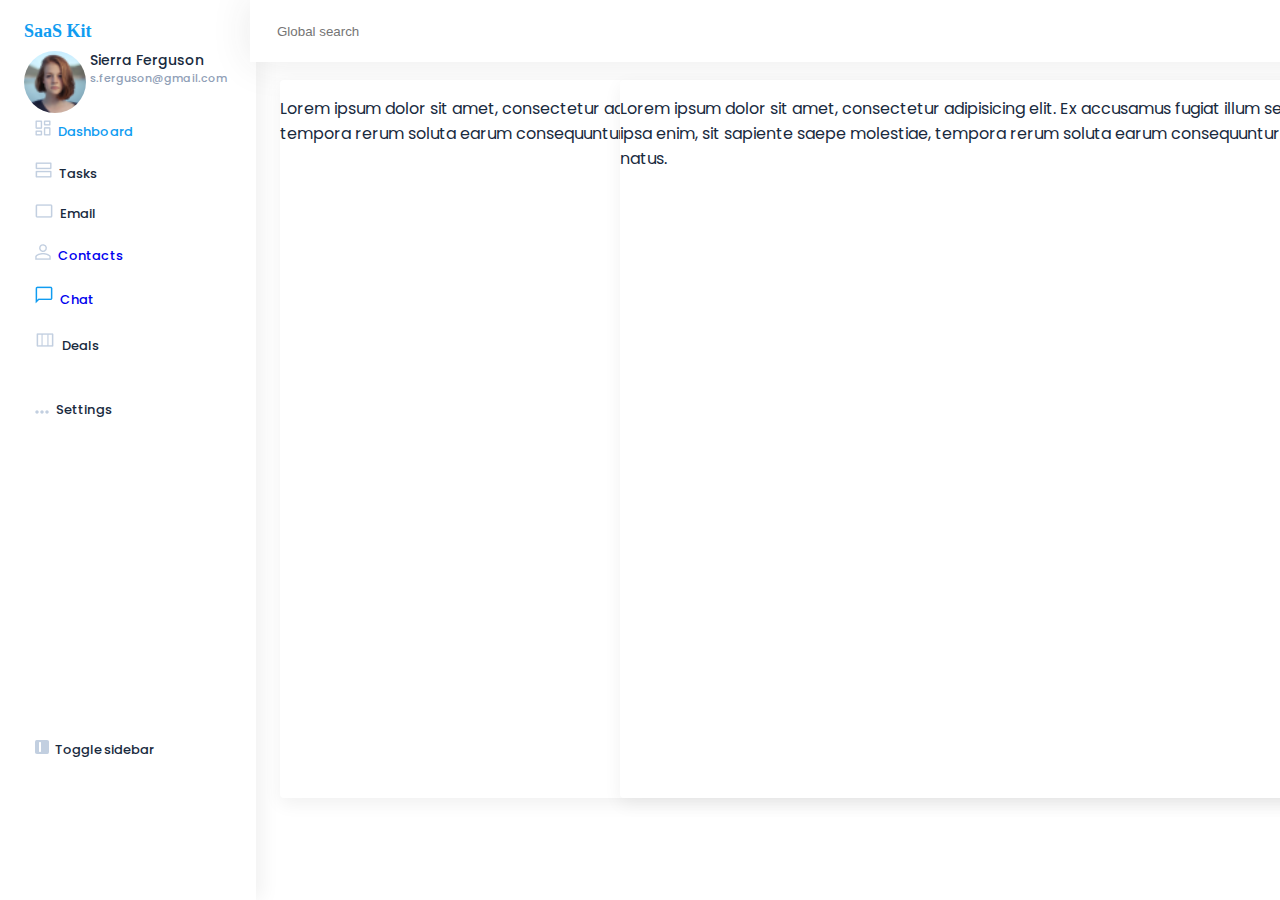
==== Chats.html @ f3dee5e9 "grid chat" ====
<!DOCTYPE html>
<html lang="en">
<head>
    <meta charset="UTF-8">
    <meta http-equiv="X-UA-Compatible" content="IE=edge">
    <meta name="viewport" content="width=device-width, initial-scale=1.0">
    <link href="https://cdn.jsdelivr.net/npm/bootstrap@5.0.2/dist/css/bootstrap.min.css" rel="stylesheet" integrity="sha384-EVSTQN3/azprG1Anm3QDgpJLIm9Nao0Yz1ztcQTwFspd3yD65VohhpuuCOmLASjC" crossorigin="anonymous">
    <link rel="stylesheet" href="./style/style.css">
    <title>Dashboard-SasS-(Community)</title>
</head>
<body class="text">
    <div class="container">
        <div class="row">
          <div class="col-3 sidebar">
            <div class="row">
                <h1 class="sass">SaaS Kit</h1>              
            </div>
            <div class="row">
                <nav class="menu" tabindex="0">
                  <div class="row">
                   <div class="col-3">
                    <img class="circolare" src="img/avatar-1.png" />
                    <div class="avatar">
                        <h3 class="sierra">Sierra Ferguson</h3>
                        <p class="email">s.ferguson@gmail.com</p>
                      </div>
                   </div>
                   <div class="col-9"></div>
                </div>
                
                    <ul class="list">
                        <li tabindex="0" class="icon-dashboard"><a href="index.html"><img src="img/Vector-dash.png" />
                            <span style="color: #109CF1">&nbsp;&nbsp;&nbsp;&nbsp;&nbsp;Dashboard</span></a></li>
                            &nbsp;
                        <li tabindex="0" class="icon-tasks"><img src="img/Vector-task.png" />
                            <span>&nbsp;&nbsp;&nbsp;&nbsp;&nbsp;Tasks</span></li>
                            &nbsp;
                        <li tabindex="0" class="icon-users"><img src="img/Vector-email.png" />
                            <span>&nbsp;&nbsp;&nbsp;&nbsp;&nbsp;Email</span></li>
                        &nbsp;
                        <li tabindex="0" class="icon-settings"><a href="Contacts.html"><img src="img/Vector-contacts.png" />
                            <span>&nbsp;&nbsp;&nbsp;&nbsp;&nbsp;Contacts</span></a></li>
                            &nbsp;
                        <li tabindex="0" class="icon-settings"><a href="Chats.html"><img src="img/Vector-chat.png" />
                            <span>&nbsp;&nbsp;&nbsp;&nbsp;&nbsp;Chat</span></a></li>
                        &nbsp;
                        <li tabindex="0" class="icon-settings"><img src="img/deals.png" />
                            <span>&nbsp;&nbsp;&nbsp;&nbsp;&nbsp;Deals</span></li>
        
                      </ul>
                    
                </nav>            
            </div>
            <div class="row">
                <nav class="menu" tabindex="0">
                    <div class="smartphone-menu-trigger"></div>
                 
                    <ul class="list list2">
                    <li tabindex="0" class="icon-dashboard"><img src="img/Vector-settings.png" />
                        <span>&nbsp;&nbsp;&nbsp;&nbsp;&nbsp;Settings</span></li>
                        <li></li>&nbsp;&nbsp;&nbsp;&nbsp;&nbsp;
                        <li></li>&nbsp;&nbsp;&nbsp;&nbsp;&nbsp;
                        <li></li>&nbsp;&nbsp;&nbsp;&nbsp;&nbsp;
                        <li></li>&nbsp;&nbsp;&nbsp;&nbsp;&nbsp;
                        <li></li>&nbsp;&nbsp;&nbsp;&nbsp;&nbsp;
                        <li></li>&nbsp;&nbsp;&nbsp;&nbsp;&nbsp;
                        <li></li>&nbsp;&nbsp;&nbsp;&nbsp;&nbsp;
                        <li></li>&nbsp;&nbsp;&nbsp;&nbsp;&nbsp;
                        <li></li>&nbsp;&nbsp;&nbsp;&nbsp;&nbsp;
                        <li></li>&nbsp;&nbsp;&nbsp;&nbsp;&nbsp;
                        <li></li>&nbsp;&nbsp;&nbsp;&nbsp;&nbsp;
                        <li></li>&nbsp;&nbsp;&nbsp;&nbsp;&nbsp;
                        <li></li>&nbsp;&nbsp;&nbsp;&nbsp;&nbsp;
                        <li></li>&nbsp;&nbsp;&nbsp;&nbsp;&nbsp;
                        <li></li>&nbsp;&nbsp;&nbsp;&nbsp;&nbsp;
                        <li></li>&nbsp;&nbsp;&nbsp;&nbsp;&nbsp;
                    <li tabindex="0" class="icon-settings"><img src="img/Subtract.png" /><span>&nbsp;&nbsp;&nbsp;&nbsp;&nbsp;Toggle sidebar</span></li>
    
                  </ul>
                </nav>    
              </div>
            
            
            
          </div>
          <div class="col-9 topBar">            
            <div class="search">
                <i class="fa fa-search"></i>
                <input type="text" class="form-control" placeholder="Global search">
                <button class="btn"><img src="img/bell.png" /></button>
              </div>
                    
              <div class="row">

        <div class="col-3 chat1 rec1">
            <p>Lorem ipsum dolor sit amet, consectetur adipisicing elit. Ex accusamus fugiat illum sequi itaque deserunt ipsa enim, sit sapiente saepe molestiae, tempora rerum soluta earum consequuntur id sed inventore natus.</p>
            
                      
        </div>
        
        <div class="col-8 chat2 rec1">
            <p>Lorem ipsum dolor sit amet, consectetur adipisicing elit. Ex accusamus fugiat illum sequi itaque deserunt ipsa enim, sit sapiente saepe molestiae, tempora rerum soluta earum consequuntur id sed inventore natus.</p>
      </div>
</body>
</html>
---- style/style.css ----
@import url("https://fonts.googleapis.com/css2?family=DM+Sans:wght@400;700&display=swap");
@import url("https://fonts.googleapis.com/css2?family=Poppins:weight@100;200;300;400;500;600;700;800&display=swap");
.sidebar {
  /* side_nav_bg */
  position: absolute;
  width: 256px;
  left: 0px;
  top: 0px;
  bottom: 0px;
  /* white */
  background: #FFFFFF;
  /* sidebar shadow */
  box-shadow: 6px 0px 18px rgba(0, 0, 0, 0.06);
}

.text {
  font-family: "Poppins";
  font-style: normal;
  color: #192A3E;
}

.sass {
  position: absolute;
  width: 99px;
  height: 26px;
  left: 24px;
  top: 7px;
  font-family: "Open Sans";
  font-style: normal;
  font-weight: 600;
  font-size: 18px;
  line-height: 25px;
  /* Accent blue */
  color: #109CF1;
}

.sierra {
  /* Sierra Ferguson */
  position: absolute;
  left: 0%;
  right: 0%;
  top: 0%;
  bottom: 0%;
  margin-top: 50px;
  margin-left: 90px;
  font-family: "Poppins";
  font-style: normal;
  font-weight: 500;
  font-size: 14px;
  line-height: 21px;
  /* identical to box height */
  /* black */
  color: #192A3E;
}

.email {
  /* s.ferguson@gmail.com */
  position: absolute;
  left: 0%;
  right: 0%;
  top: 0%;
  bottom: 0%;
  margin-left: 90px;
  margin-top: 70px;
  font-family: "Poppins";
  font-style: normal;
  font-weight: 500;
  font-size: 11px;
  line-height: 16px;
  /* identical to box height */
  letter-spacing: 0.01em;
  /* gray */
  color: #90A0B7;
}

.list {
  /* Dashboard */
  position: absolute;
  left: 0%;
  right: 0%;
  top: 0%;
  bottom: 0%;
  margin-left: -5px;
  margin-top: 120px;
  list-style-type: none;
  word-spacing: -2px;
  line-height: 80%;
  font-family: "Poppins";
  font-style: normal;
  font-weight: 500;
  font-size: 13px;
  line-height: 20px;
  /* identical to box height */
  letter-spacing: 0.01em;
}

.list2 {
  /* Dashboard */
  margin-left: -5px;
  margin-top: 400px;
  font-family: "Poppins";
  font-style: normal;
  font-weight: 500;
  font-size: 13px;
  line-height: 20px;
  /* identical to box height */
  letter-spacing: 0.01em;
  /* Accent blue */
}

a {
  text-decoration: none;
}

.status {
  /* Status */
  position: absolute;
  left: 0%;
  right: 0%;
  top: 0%;
  bottom: 0%;
  font-family: "Poppins";
  font-style: normal;
  font-weight: 500;
  font-size: 13px;
  line-height: 20px;
  /* identical to box height */
  text-align: center;
  letter-spacing: 0.01em;
  /* dark_blue */
  color: #334D6E;
  opacity: 0.5;
}

.cardText {
  /* Send benefit review by Sunday */
  position: absolute;
  left: 0%;
  right: 0%;
  top: 5%;
  bottom: 0%;
  margin: 10px 0px 0px 20px;
  font-family: "Poppins";
  font-style: normal;
  font-weight: 500;
  font-size: 15px;
  line-height: 22px;
  /* identical to box height */
  letter-spacing: 0.01em;
  /* table_black */
  color: #323C47;
}

.dueDate {
  /* Due date: */
  position: absolute;
  width: 64px;
  height: 20px;
  left: 20px;
  top: 40px;
  font-family: "Poppins";
  font-style: normal;
  font-weight: 400;
  font-size: 13px;
  line-height: 20px;
  /* identical to box height */
  letter-spacing: 0.01em;
  /* dark_gray text */
  color: #4C5862;
  opacity: 0.5;
}

.dateCard {
  /* December 23, 2018 */
  position: absolute;
  width: 222px;
  height: 20px;
  left: 80px;
  top: 40px;
  font-family: "Poppins";
  font-style: normal;
  font-weight: 400;
  font-size: 13px;
  line-height: 20px;
  /* identical to box height */
  letter-spacing: 0.01em;
  /* dark_gray text */
  color: #4C5862;
}

.stw {
  /* Show: This week */
  position: absolute;
  width: 97px;
  height: 18px;
  right: 37px;
  top: 17px;
  font-family: "Poppins";
  font-style: normal;
  font-weight: 400;
  font-size: 12px;
  line-height: 18px;
  /* identical to box height */
  letter-spacing: 0.01em;
  /* filter_gray */
  color: #6A707E;
  margin-left: 288px;
}

.greyCard {
  position: absolute;
  height: 18px;
  right: 37px;
  top: 17px;
  font-family: "Poppins";
  font-style: normal;
  font-weight: 400;
  font-size: 12px;
  line-height: 18px;
  /* identical to box height */
  letter-spacing: 0.01em;
  /* filter_gray */
  color: #6A707E;
  margin-left: 388px;
}

.sign {
  /* George Fields */
  position: absolute;
  left: 12%;
  right: 0%;
  top: 70%;
  bottom: 0%;
  font-family: "Poppins";
  font-style: normal;
  font-weight: 400;
  font-size: 13px;
  line-height: 20px;
  /* identical to box height */
  letter-spacing: 0.01em;
  /* table_gray */
  color: #707683;
}

.show {
  /* Show more */
  position: absolute;
  left: 0px;
  right: 0px;
  top: 470px;
  bottom: 0px;
  font-family: "Poppins";
  font-style: normal;
  font-weight: 600;
  font-size: 13px;
  line-height: 20px;
  /* identical to box height */
  text-align: center;
  letter-spacing: 0.01em;
  /* Accent blue */
  color: #109CF1;
}

.numberDay {
  position: absolute;
  left: 0%;
  right: 0%;
  top: 50%;
  bottom: 0%;
  font-family: "Poppins";
  font-style: normal;
  font-weight: 400;
  font-size: 12px;
  line-height: 18px;
  /* identical to box height */
  text-align: center;
  letter-spacing: 0.01em;
  /* profile_gray */
  color: #4C5862;
}

.nameDay {
  position: absolute;
  left: 0%;
  right: 0%;
  top: 10%;
  bottom: 0%;
  font-family: "Poppins";
  font-style: normal;
  font-weight: 500;
  font-size: 13px;
  line-height: 20px;
  /* identical to box height */
  text-align: center;
  letter-spacing: 0.01em;
  /* dark_blue */
  color: #334D6E;
  opacity: 0.5;
}

.span {
  color: #109CF1;
}

.spanWhite {
  color: #ffffff;
  top: 38%;
}

/* When the screen is less than 600px wide, stack the links and the search field vertically instead of horizontally */
@media screen and (max-width: 600px) {
  .topnav a, .topnav input[type=text] {
    float: none;
    display: block;
    text-align: left;
    width: 100%;
    margin: 0;
    padding: 14px;
  }
  .topnav input[type=text] {
    border: 1px solid #ccc;
  }
}
.topBar {
  /* top_bar_bg */
  height: 60px;
  width: 1184px;
  left: 0px;
  top: 0px;
  border-radius: 0px;
  position: absolute;
  left: 0%;
  right: 0%;
  top: 0%;
  bottom: 0%;
  margin-left: 250px;
  /* white */
  background: #FFFFFF;
}

.rec_l {
  height: 718px;
  width: 635px;
  left: 0px;
  top: 0px;
  border-radius: 4px;
  position: absolute;
  height: 718px;
  left: 0px;
  right: 0px;
  top: 0px;
  margin-left: 350px;
  /* white */
  background: #FFFFFF;
  /* box shadow */
  box-shadow: 0px 6px 18px rgba(0, 0, 0, 0.06);
  border-radius: 4px;
}

.height {
  height: 50vh;
}

.search {
  position: relative;
  box-shadow: 0 0 40px rgba(51, 51, 51, 0.1);
}

.search input {
  height: 60px;
  width: 1184px;
  left: 0px;
  top: 0px;
  border-radius: 0px;
  text-indent: 25px;
  border: 0px solid #d6d4d4;
}

.search input:focus {
  box-shadow: none;
  border: 2px solid blue;
}

.search .fa-search {
  position: absolute;
  top: 10px;
  left: 16px;
}

.search button {
  position: absolute;
  top: 10px;
  right: 5px;
  height: 20px;
  width: 10px;
  margin-right: 10px;
}

.form-control {
  border: 0px solid #d6d4d4;
}

.circolare {
  width: 62px;
  left: -9px;
  top: 0px;
  left: 9.57%;
  right: -15.22%;
  top: 5%;
  bottom: -2.17%;
  border-radius: 90%;
  margin-top: 6px;
  position: absolute;
}

.circleCard1 {
  width: 32px;
  left: -9px;
  top: 0px;
  left: 3.57%;
  right: -15.22%;
  top: 55%;
  bottom: -2.17%;
  border-radius: 90%;
  margin-top: 6px;
  position: absolute;
}

.bell {
  box-sizing: border-box;
  position: relative;
  left: 16.67%;
  right: 16.67%;
  top: 10.42%;
  bottom: 8.33%;
  margin-left: 950px;
  /* white */
  background: #FFFFFF;
  /* icon_gray */
  border: 1px solid #C2CFE0;
}

.rec1 {
  position: absolute;
  height: 718px;
  left: 0px;
  right: 0px;
  top: 0px;
  /* white */
  background: #FFFFFF;
  /* box shadow */
  box-shadow: 0px 6px 18px rgba(0, 0, 0, 0.06);
  border-radius: 4px;
  margin-top: 80px;
  margin-left: 30px;
}

.chat1 {
  position: absolute;
  left: 0px;
  right: 0px;
  top: 0px;
  bottom: 0px;
  background: #FFFFFF;
  box-shadow: 0px 6px 18px rgba(0, 0, 0, 0.06);
  border-radius: 4px;
}

.chat2 {
  margin-left: 370px;
  position: absolute;
  height: 718px;
  left: 0px;
  right: 0px;
  top: 0px;
  /* white */
  background: #FFFFFF;
  /* box shadow */
  box-shadow: 0px 6px 18px rgba(0, 0, 0, 0.06);
  border-radius: 4px;
}

.task {
  /* 8 task completed out of 10 */
  position: absolute;
  left: 0%;
  right: 0%;
  top: 0%;
  bottom: 0%;
  font-family: "Poppins";
  font-style: normal;
  font-weight: 500;
  font-size: 13px;
  line-height: 20px;
  /* identical to box height */
  letter-spacing: 0.01em;
  /* dark_blue */
  color: #334D6E;
  margin: 15px 0px 0px 30px;
}

.progress {
  position: absolute;
  height: 4px;
  left: 24px;
  right: 24px;
  top: 52px;
  /* divider */
  background: #EBEFF2;
  border-radius: 3px;
}

.recD1 {
  position: absolute;
  width: 445px;
  height: 344px;
  left: 0px;
  top: 0px;
  /* white */
  background: #FFFFFF;
  /* box shadow */
  box-shadow: 0px 6px 18px rgba(0, 0, 0, 0.06);
  border-radius: 4px;
  margin-left: 680px;
  margin-top: 80px;
}

.page {
  display: flex;
  flex-wrap: wrap;
  margin-left: 50px;
}

.page > * {
  padding: 1rem;
}

.sidebar {
  background: var(--color-primary-x-light);
  outline: 1px solid var(--color-primary);
  flex-grow: 1;
  flex-basis: 12rem;
}

.content {
  flex-basis: 0;
  flex-grow: 2;
  min-width: 70%;
}

/* Extrinsic sizes on this page simulate the small viewport for you */
body {
  max-width: 50rem;
  min-height: unset;
  padding: 1rem;
  background: var(--color-off-white);
  margin: 1rem auto;
}

.page {
  background: white;
  border: 1px solid var(--color-stroke);
}

.date {
  /* 23 December, Sunday */
  position: absolute;
  left: 0%;
  right: 0%;
  top: 0%;
  bottom: -4.55%;
  font-family: "Poppins";
  font-style: normal;
  font-weight: 500;
  font-size: 15px;
  line-height: 22px;
  /* identical to box height */
  letter-spacing: 0.01em;
  color: #192A3E;
  margin: 75px 0px 0px 30px;
}

.recD2 {
  position: absolute;
  width: 445px;
  height: 344px;
  left: 0px;
  top: 0px;
  /* white */
  background: #FFFFFF;
  /* box shadow */
  box-shadow: 0px 6px 18px rgba(0, 0, 0, 0.06);
  border-radius: 4px;
  margin-left: 0px;
  margin-top: 370px;
}

.rec1Card1 {
  position: absolute;
  height: 116px;
  left: 24px;
  right: 24px;
  top: 153px;
  margin-top: 60px;
  /* white */
  background: #FFFFFF;
  /* card shadow */
  box-shadow: 0px 2px 10px rgba(0, 0, 0, 0.08);
  border-radius: 4px;
}

.card {
  margin-top: 10px;
}

.cardDay {
  margin-top: 130px;
  border-width: 0px;
}

.card-body {
  flex: 1 1 auto;
  padding: 2rem 1rem;
}

.button {
  margin: 50px 0px 0px 400px;
  padding: 0px 10px;
}

.buttonEnded {
  margin: 50px 0px 0px 400px;
  padding: 0px 25px;
}

.delete {
  position: absolute;
  left: 70.83%;
  right: 20.83%;
  top: 65.5%;
  bottom: 12.5%;
  background: #C2CFE0;
}

.write {
  position: absolute;
  left: 65.83%;
  right: 12.49%;
  top: 65.5%;
  bottom: 12.5%;
  background: #C2CFE0;
}

.orange {
  position: absolute;
  left: 55.83%;
  right: 12.49%;
  top: 65.5%;
  bottom: 12.5%;
  background: #C2CFE0;
}

.green {
  position: absolute;
  left: 60.83%;
  right: 12.49%;
  top: 65.5%;
  bottom: 12.5%;
  background: #C2CFE0;
}

.bluCircle {
  position: absolute;
  width: 24px;
  height: 24px;
  left: calc(50% - 12px - 371.5px);
  top: 170px;
  /* Accent blue */
  background: #109CF1;
}

.ellipseBlue {
  box-sizing: border-box;
  position: absolute;
  width: 8px;
  height: 8px;
  left: 24px;
  top: 175px;
  /* Accent blue */
  border: 2px solid #109CF1;
}

.line {
  width: 430px;
  margin-top: 40px;
}

.pie {
  width: 430px;
  margin-top: 150px;
}/*# sourceMappingURL=style.css.map */
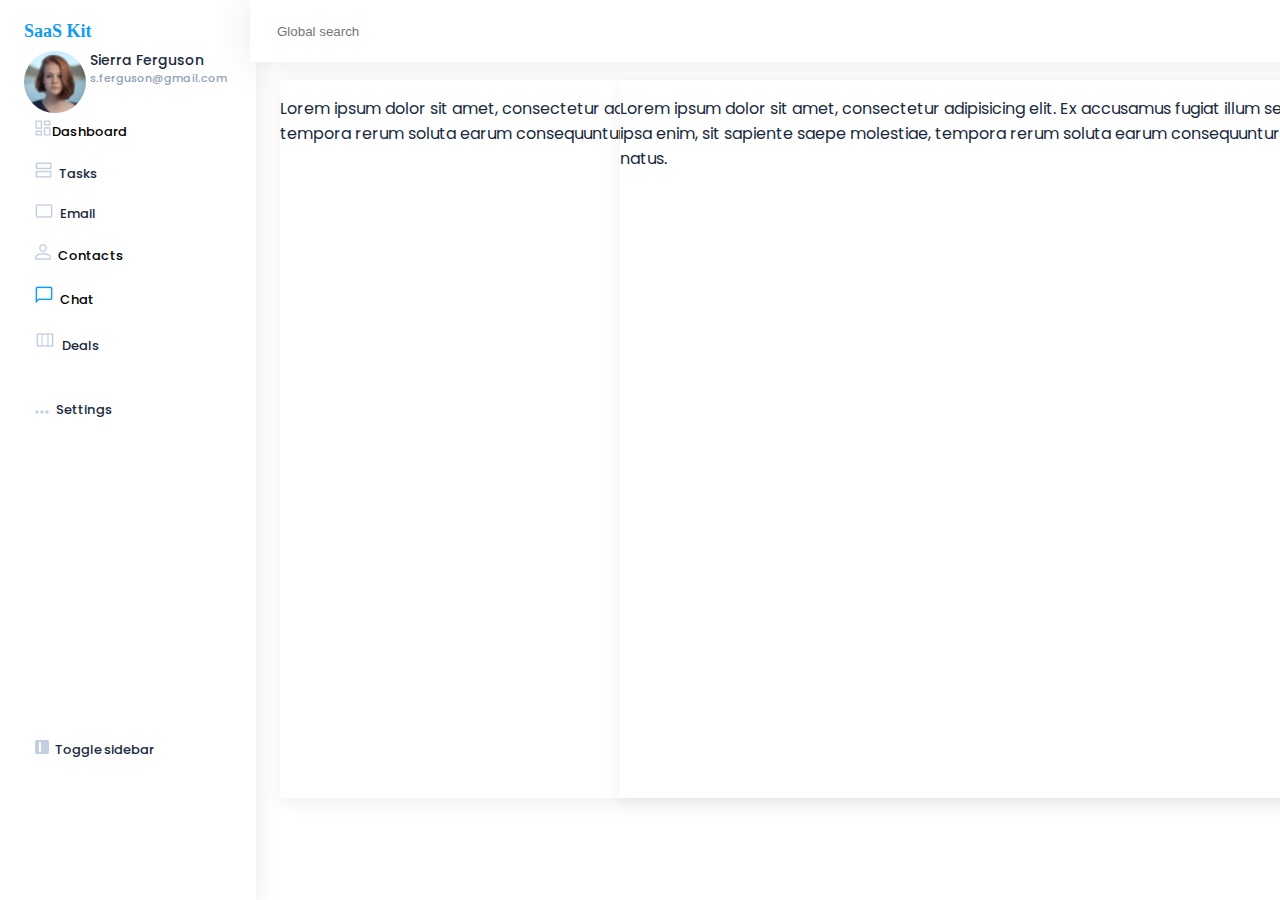
==== commit c0f48d40: "button dashboard" ====
--- a/Chats.html
+++ b/Chats.html
@@ -30,7 +30,7 @@
                 
                     <ul class="list">
                         <li tabindex="0" class="icon-dashboard"><a href="index.html"><img src="img/Vector-dash.png" />
-                            <span style="color: #109CF1">&nbsp;&nbsp;&nbsp;&nbsp;&nbsp;Dashboard</span></a></li>
+                            Dashboard</a></li>
                             &nbsp;
                         <li tabindex="0" class="icon-tasks"><img src="img/Vector-task.png" />
                             <span>&nbsp;&nbsp;&nbsp;&nbsp;&nbsp;Tasks</span></li>
--- a/style/style.css
+++ b/style/style.css
@@ -626,11 +626,13 @@
 .button {
   margin: 50px 0px 0px 400px;
   padding: 0px 10px;
+  background-color: #2ED47A;
 }
 
 .buttonEnded {
   margin: 50px 0px 0px 400px;
   padding: 0px 25px;
+  background-color: #F7685B;
 }
 
 .delete {
@@ -698,4 +700,23 @@
 .pie {
   width: 430px;
   margin-top: 150px;
+}
+
+a:link {
+  color: rgb(0, 0, 0);
+}
+
+/* visited link */
+a:visited {
+  color: green;
+}
+
+/* mouse over link */
+a:hover {
+  color: rgb(241, 9, 9);
+}
+
+/* selected link */
+a:active {
+  color: blue;
 }/*# sourceMappingURL=style.css.map */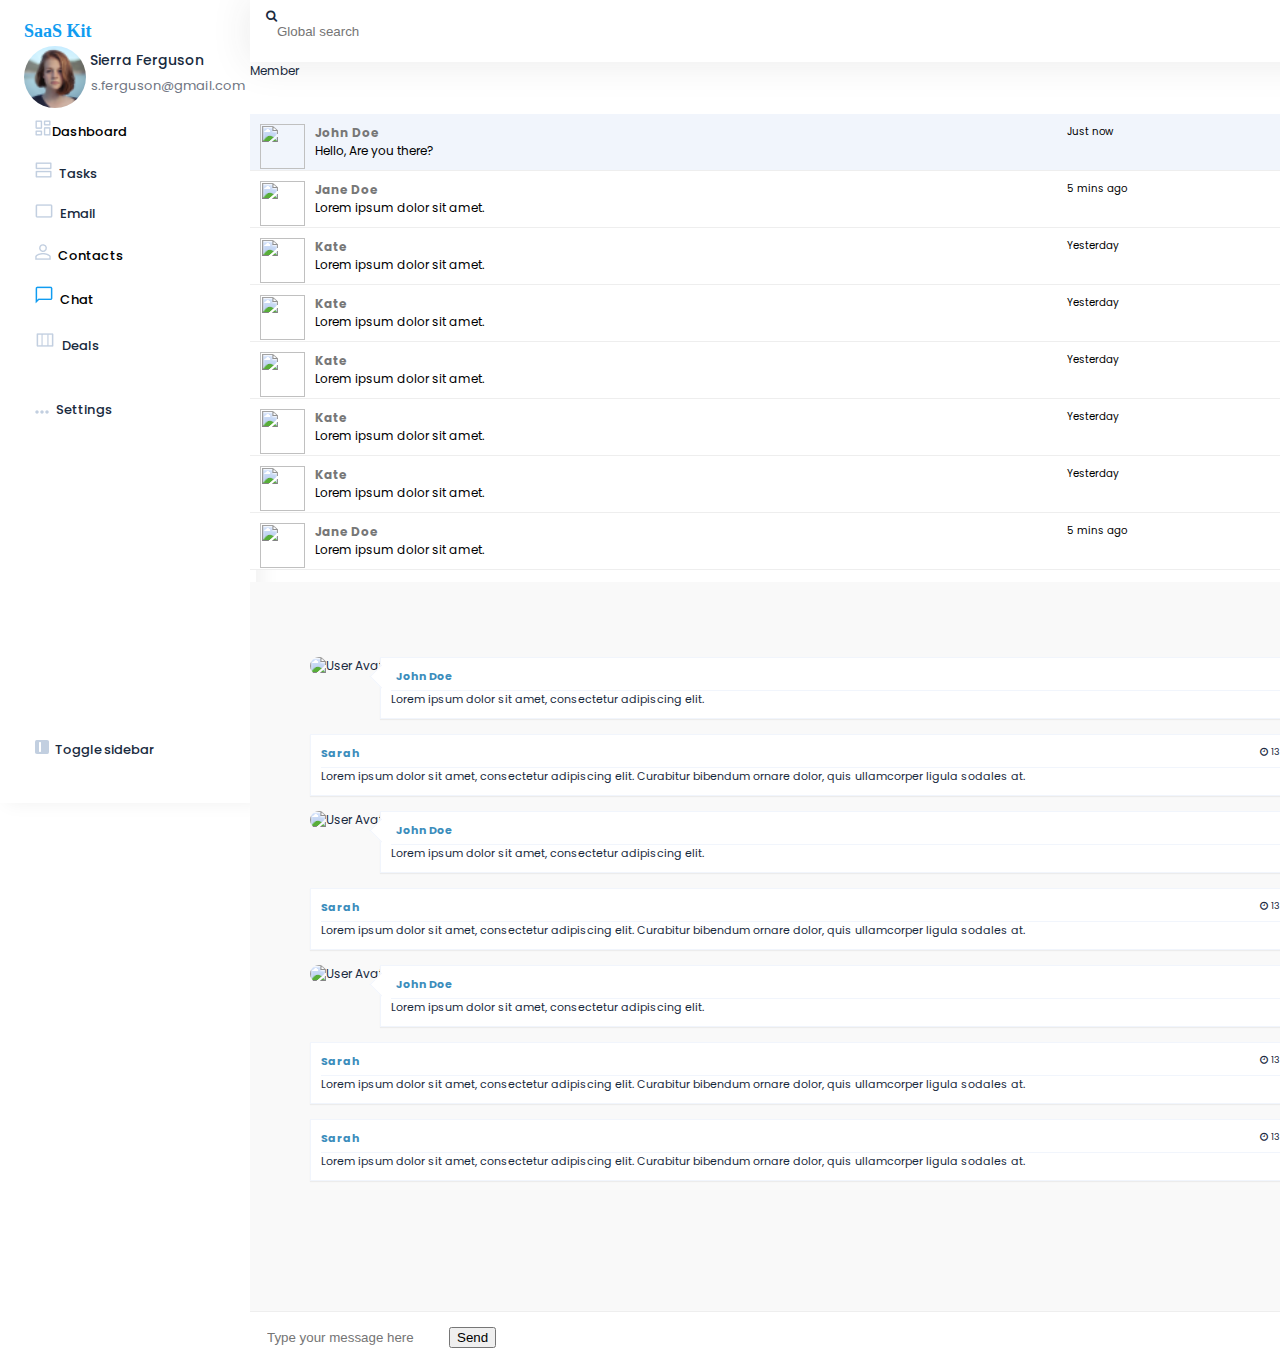
==== commit 66e2d8ee: "page chat" ====
--- a/Chats.html
+++ b/Chats.html
@@ -22,7 +22,7 @@
                     <img class="circolare" src="img/avatar-1.png" />
                     <div class="avatar">
                         <h3 class="sierra">Sierra Ferguson</h3>
-                        <p class="email">s.ferguson@gmail.com</p>
+                        <p class="email emailAvatar">s.ferguson@gmail.com</p>
                       </div>
                    </div>
                    <div class="col-9"></div>
@@ -92,7 +92,7 @@
                     
               <div class="row">
 
-        <div class="col-3 chat1 rec1">
+        <!-- <div class="col-3 chat1 rec1">
             <p>Lorem ipsum dolor sit amet, consectetur adipisicing elit. Ex accusamus fugiat illum sequi itaque deserunt ipsa enim, sit sapiente saepe molestiae, tempora rerum soluta earum consequuntur id sed inventore natus.</p>
             
                       
@@ -100,6 +100,225 @@
         
         <div class="col-8 chat2 rec1">
             <p>Lorem ipsum dolor sit amet, consectetur adipisicing elit. Ex accusamus fugiat illum sequi itaque deserunt ipsa enim, sit sapiente saepe molestiae, tempora rerum soluta earum consequuntur id sed inventore natus.</p>
+      </div> -->
+
+      <link href="https://maxcdn.bootstrapcdn.com/font-awesome/4.3.0/css/font-awesome.min.css" rel="stylesheet">
+      <div class="container bootstrap snippets bootdey">
+          <div class="row">
+              <div class="col-md-4 bg-white ">
+                  <div class=" row border-bottom padding-sm" style="height: 40px;">
+                      Member
+                  </div>
+                  
+                  <!-- =============================================================== -->
+                  <!-- member list -->
+                  <ul class="friend-list">
+                      <li class="active bounceInDown">
+                          <a href="#" class="clearfix">
+                              <img src="https://bootdey.com/img/Content/user_1.jpg" alt="" class="img-circle">
+                              <div class="friend-name">	
+                                  <strong>John Doe</strong>
+                              </div>
+                              <div class="last-message text-muted">Hello, Are you there?</div>
+                              <small class="time text-muted">Just now</small>
+                              <small class="chat-alert label label-danger">1</small>
+                          </a>
+                      </li>
+                      <li>
+                          <a href="#" class="clearfix">
+                              <img src="https://bootdey.com/img/Content/user_2.jpg" alt="" class="img-circle">
+                              <div class="friend-name">	
+                                  <strong>Jane Doe</strong>
+                              </div>
+                              <div class="last-message text-muted">Lorem ipsum dolor sit amet.</div>
+                              <small class="time text-muted">5 mins ago</small>
+                          <small class="chat-alert text-muted"><i class="fa fa-check"></i></small>
+                          </a>
+                      </li> 
+                      <li>
+                          <a href="#" class="clearfix">
+                              <img src="https://bootdey.com/img/Content/user_3.jpg" alt="" class="img-circle">
+                              <div class="friend-name">	
+                                  <strong>Kate</strong>
+                              </div>
+                              <div class="last-message text-muted">Lorem ipsum dolor sit amet.</div>
+                              <small class="time text-muted">Yesterday</small>
+                              <small class="chat-alert text-muted"><i class="fa fa-reply"></i></small>
+                          </a>
+                      </li>  
+                      <li>
+                          <a href="#" class="clearfix">
+                              <img src="https://bootdey.com/img/Content/user_1.jpg" alt="" class="img-circle">
+                              <div class="friend-name">	
+                                  <strong>Kate</strong>
+                              </div>
+                              <div class="last-message text-muted">Lorem ipsum dolor sit amet.</div>
+                              <small class="time text-muted">Yesterday</small>
+                              <small class="chat-alert text-muted"><i class="fa fa-reply"></i></small>
+                          </a>
+                      </li>     
+                      <li>
+                          <a href="#" class="clearfix">
+                              <img src="https://bootdey.com/img/Content/user_2.jpg" alt="" class="img-circle">
+                              <div class="friend-name">	
+                                  <strong>Kate</strong>
+                              </div>
+                              <div class="last-message text-muted">Lorem ipsum dolor sit amet.</div>
+                              <small class="time text-muted">Yesterday</small>
+                              <small class="chat-alert text-muted"><i class="fa fa-reply"></i></small>
+                          </a>
+                      </li>        
+                      <li>
+                          <a href="#" class="clearfix">
+                              <img src="https://bootdey.com/img/Content/user_6.jpg" alt="" class="img-circle">
+                              <div class="friend-name">	
+                                  <strong>Kate</strong>
+                              </div>
+                              <div class="last-message text-muted">Lorem ipsum dolor sit amet.</div>
+                              <small class="time text-muted">Yesterday</small>
+                              <small class="chat-alert text-muted"><i class="fa fa-reply"></i></small>
+                          </a>
+                      </li>          
+                      <li>
+                          <a href="#" class="clearfix">
+                              <img src="https://bootdey.com/img/Content/user_5.jpg" alt="" class="img-circle">
+                              <div class="friend-name">	
+                                  <strong>Kate</strong>
+                              </div>
+                              <div class="last-message text-muted">Lorem ipsum dolor sit amet.</div>
+                              <small class="time text-muted">Yesterday</small>
+                              <small class="chat-alert text-muted"><i class="fa fa-reply"></i></small>
+                          </a>
+                      </li>
+                      <li>
+                          <a href="#" class="clearfix">
+                              <img src="https://bootdey.com/img/Content/user_2.jpg" alt="" class="img-circle">
+                              <div class="friend-name">	
+                                  <strong>Jane Doe</strong>
+                              </div>
+                              <div class="last-message text-muted">Lorem ipsum dolor sit amet.</div>
+                              <small class="time text-muted">5 mins ago</small>
+                          <small class="chat-alert text-muted"><i class="fa fa-check"></i></small>
+                          </a>
+                      </li>                 
+                  </ul>
+              </div>
+              
+              <!--=========================================================-->
+              <!-- selected chat -->
+              <div class="col-md-8 bg-white ">
+                  <div class="chat-message">
+                      <ul class="chat">
+                          <li class="left clearfix">
+                              <span class="chat-img pull-left">
+                                  <img src="https://bootdey.com/img/Content/user_3.jpg" alt="User Avatar">
+                              </span>
+                              <div class="chat-body clearfix">
+                                  <div class="header">
+                                      <strong class="primary-font">John Doe</strong>
+                                      <small class="pull-right text-muted"><i class="fa fa-clock-o"></i> 12 mins ago</small>
+                                  </div>
+                                  <p>
+                                      Lorem ipsum dolor sit amet, consectetur adipiscing elit.
+                                  </p>
+                              </div>
+                          </li>
+                          <li class="right clearfix">
+                              <span class="chat-img pull-right">
+                                  <img src="https://bootdey.com/img/Content/user_1.jpg" alt="User Avatar">
+                              </span>
+                              <div class="chat-body clearfix">
+                                  <div class="header">
+                                      <strong class="primary-font">Sarah</strong>
+                                      <small class="pull-right text-muted"><i class="fa fa-clock-o"></i> 13 mins ago</small>
+                                  </div>
+                                  <p>
+                                      Lorem ipsum dolor sit amet, consectetur adipiscing elit. Curabitur bibendum ornare dolor, quis ullamcorper ligula sodales at. 
+                                  </p>
+                              </div>
+                          </li>
+                          <li class="left clearfix">
+                              <span class="chat-img pull-left">
+                                  <img src="https://bootdey.com/img/Content/user_3.jpg" alt="User Avatar">
+                              </span>
+                              <div class="chat-body clearfix">
+                                  <div class="header">
+                                      <strong class="primary-font">John Doe</strong>
+                                      <small class="pull-right text-muted"><i class="fa fa-clock-o"></i> 12 mins ago</small>
+                                  </div>
+                                  <p>
+                                      Lorem ipsum dolor sit amet, consectetur adipiscing elit.
+                                  </p>
+                              </div>
+                          </li>
+                          <li class="right clearfix">
+                              <span class="chat-img pull-right">
+                                  <img src="https://bootdey.com/img/Content/user_1.jpg" alt="User Avatar">
+                              </span>
+                              <div class="chat-body clearfix">
+                                  <div class="header">
+                                      <strong class="primary-font">Sarah</strong>
+                                      <small class="pull-right text-muted"><i class="fa fa-clock-o"></i> 13 mins ago</small>
+                                  </div>
+                                  <p>
+                                      Lorem ipsum dolor sit amet, consectetur adipiscing elit. Curabitur bibendum ornare dolor, quis ullamcorper ligula sodales at. 
+                                  </p>
+                              </div>
+                          </li>                    
+                          <li class="left clearfix">
+                              <span class="chat-img pull-left">
+                                  <img src="https://bootdey.com/img/Content/user_3.jpg" alt="User Avatar">
+                              </span>
+                              <div class="chat-body clearfix">
+                                  <div class="header">
+                                      <strong class="primary-font">John Doe</strong>
+                                      <small class="pull-right text-muted"><i class="fa fa-clock-o"></i> 12 mins ago</small>
+                                  </div>
+                                  <p>
+                                      Lorem ipsum dolor sit amet, consectetur adipiscing elit.
+                                  </p>
+                              </div>
+                          </li>
+                          <li class="right clearfix">
+                              <span class="chat-img pull-right">
+                                  <img src="https://bootdey.com/img/Content/user_1.jpg" alt="User Avatar">
+                              </span>
+                              <div class="chat-body clearfix">
+                                  <div class="header">
+                                      <strong class="primary-font">Sarah</strong>
+                                      <small class="pull-right text-muted"><i class="fa fa-clock-o"></i> 13 mins ago</small>
+                                  </div>
+                                  <p>
+                                      Lorem ipsum dolor sit amet, consectetur adipiscing elit. Curabitur bibendum ornare dolor, quis ullamcorper ligula sodales at. 
+                                  </p>
+                              </div>
+                          </li>
+                          <li class="right clearfix">
+                              <span class="chat-img pull-right">
+                                  <img src="https://bootdey.com/img/Content/user_1.jpg" alt="User Avatar">
+                              </span>
+                              <div class="chat-body clearfix">
+                                  <div class="header">
+                                      <strong class="primary-font">Sarah</strong>
+                                      <small class="pull-right text-muted"><i class="fa fa-clock-o"></i> 13 mins ago</small>
+                                  </div>
+                                  <p>
+                                      Lorem ipsum dolor sit amet, consectetur adipiscing elit. Curabitur bibendum ornare dolor, quis ullamcorper ligula sodales at. 
+                                  </p>
+                              </div>
+                          </li>                    
+                      </ul>
+                  </div>
+                  <div class="chat-box bg-white">
+                      <div class="input-group">
+                          <input class="form-control border no-shadow no-rounded" placeholder="Type your message here">
+                          <span class="input-group-btn">
+                              <button class="btn btn-success no-rounded" type="button">Send</button>
+                          </span>
+                      </div><!-- /input-group -->	
+                  </div>            
+              </div>        
+          </div>
       </div>
 </body>
 </html>--- a/style/style.css
+++ b/style/style.css
@@ -4,6 +4,7 @@
   /* side_nav_bg */
   position: absolute;
   width: 256px;
+  height: 803px;
   left: 0px;
   top: 0px;
   bottom: 0px;
@@ -13,6 +14,203 @@
   box-shadow: 6px 0px 18px rgba(0, 0, 0, 0.06);
 }
 
+body {
+  padding-top: 0;
+  font-size: 12px;
+  color: #777;
+  background: #f9f9f9;
+  font-family: "Open Sans", sans-serif;
+  margin-top: 20px;
+}
+
+.bg-white {
+  background-color: #fff;
+}
+
+.friend-list {
+  list-style: none;
+  margin-left: -40px;
+}
+
+.friend-list li {
+  border-bottom: 1px solid #eee;
+}
+
+.friend-list li a img {
+  float: left;
+  width: 45px;
+  height: 45px;
+  margin-right: 10px;
+}
+
+.friend-list li a {
+  position: relative;
+  display: block;
+  padding: 10px;
+  transition: all 0.2s ease;
+  -webkit-transition: all 0.2s ease;
+  -moz-transition: all 0.2s ease;
+  -ms-transition: all 0.2s ease;
+  -o-transition: all 0.2s ease;
+}
+
+.friend-list li.active a {
+  background-color: #f1f5fc;
+}
+
+.friend-list li a .friend-name,
+.friend-list li a .friend-name:hover {
+  color: #777;
+}
+
+.friend-list li a .last-message {
+  width: 65%;
+  white-space: nowrap;
+  text-overflow: ellipsis;
+  overflow: hidden;
+}
+
+.friend-list li a .time {
+  position: absolute;
+  top: 10px;
+  right: 8px;
+}
+
+small, .small {
+  font-size: 85%;
+}
+
+.friend-list li a .chat-alert {
+  position: absolute;
+  right: 8px;
+  top: 27px;
+  font-size: 10px;
+  padding: 3px 5px;
+}
+
+.chat-message {
+  padding: 60px 20px 115px;
+}
+
+.chat {
+  list-style: none;
+  margin: 0;
+}
+
+.chat-message {
+  background: #f9f9f9;
+}
+
+.chat li img {
+  width: 45px;
+  height: 45px;
+  border-radius: 50em;
+  -moz-border-radius: 50em;
+  -webkit-border-radius: 50em;
+}
+
+img {
+  max-width: 100%;
+}
+
+.chat-body {
+  padding-bottom: 20px;
+}
+
+.chat li.left .chat-body {
+  margin-left: 70px;
+  background-color: #fff;
+}
+
+.chat li .chat-body {
+  position: relative;
+  font-size: 11px;
+  padding: 10px;
+  border: 1px solid #f1f5fc;
+  box-shadow: 0 1px 1px rgba(0, 0, 0, 0.05);
+  -moz-box-shadow: 0 1px 1px rgba(0, 0, 0, 0.05);
+  -webkit-box-shadow: 0 1px 1px rgba(0, 0, 0, 0.05);
+}
+
+.chat li .chat-body .header {
+  padding-bottom: 5px;
+  border-bottom: 1px solid #f1f5fc;
+}
+
+.chat li .chat-body p {
+  margin: 0;
+}
+
+.chat li.left .chat-body:before {
+  position: absolute;
+  top: 10px;
+  left: -8px;
+  display: inline-block;
+  background: #fff;
+  width: 16px;
+  height: 16px;
+  border-top: 1px solid #f1f5fc;
+  border-left: 1px solid #f1f5fc;
+  content: "";
+  transform: rotate(-45deg);
+  -webkit-transform: rotate(-45deg);
+  -moz-transform: rotate(-45deg);
+  -ms-transform: rotate(-45deg);
+  -o-transform: rotate(-45deg);
+}
+
+.chat li.right .chat-body:before {
+  position: absolute;
+  top: 10px;
+  right: -8px;
+  display: inline-block;
+  background: #fff;
+  width: 16px;
+  height: 16px;
+  border-top: 1px solid #f1f5fc;
+  border-right: 1px solid #f1f5fc;
+  content: "";
+  transform: rotate(45deg);
+  -webkit-transform: rotate(45deg);
+  -moz-transform: rotate(45deg);
+  -ms-transform: rotate(45deg);
+  -o-transform: rotate(45deg);
+}
+
+.chat li {
+  margin: 15px 0;
+}
+
+.chat li.right .chat-body {
+  margin-right: 70px;
+  background-color: #fff;
+}
+
+.chat-box {
+  /*
+    position: fixed;
+    bottom: 0;
+    left: 444px;
+    right: 0;
+  */
+  padding: 15px;
+  border-top: 1px solid #eee;
+  transition: all 0.5s ease;
+  -webkit-transition: all 0.5s ease;
+  -moz-transition: all 0.5s ease;
+  -ms-transition: all 0.5s ease;
+  -o-transition: all 0.5s ease;
+}
+
+.primary-font {
+  color: #3c8dbc;
+}
+
+a:hover, a:active, a:focus {
+  text-decoration: none;
+  outline: 0;
+}
+
 .text {
   font-family: "Poppins";
   font-style: normal;
@@ -207,6 +405,25 @@
   margin-left: 288px;
 }
 
+.stwContact {
+  position: absolute;
+  width: 81px;
+  height: 18px;
+  left: 22px;
+  top: 10px;
+  font-family: "Poppins";
+  font-style: normal;
+  font-weight: 400;
+  font-size: 12px;
+  line-height: 18px;
+  /* identical to box height */
+  letter-spacing: 0.01em;
+  /* filter_gray */
+  color: #6A707E;
+  margin-left: 8px;
+  margin-top: 10px;
+}
+
 .greyCard {
   position: absolute;
   height: 18px;
@@ -240,6 +457,87 @@
   letter-spacing: 0.01em;
   /* table_gray */
   color: #707683;
+}
+
+.form-check .form-check-input {
+  float: left;
+  margin-left: -2.5em;
+}
+
+.signContact {
+  position: absolute;
+  left: 11%;
+  right: 0%;
+  top: 27%;
+  bottom: 0%;
+  font-family: "Poppins";
+  font-style: normal;
+  font-weight: 500;
+  font-size: 15px;
+  line-height: 22px;
+  letter-spacing: 0.01em;
+  /* table_black */
+  color: #323C47;
+}
+
+.name {
+  position: absolute;
+  left: 6%;
+  right: 0%;
+  top: 26%;
+  bottom: 0%;
+  font-family: "Poppins";
+  font-style: normal;
+  font-weight: 500;
+  font-size: 13px;
+  line-height: 20px;
+  /* identical to box height */
+  letter-spacing: 0.01em;
+  /* dark_blue */
+  color: #334D6E;
+  opacity: 0.5;
+}
+
+.email {
+  /* lindsey.stroud@gmail.com */
+  position: absolute;
+  left: 4%;
+  right: 0%;
+  top: -46%;
+  bottom: 0%;
+  margin-left: 257px;
+  margin-top: 36px;
+  font-family: "Poppins";
+  font-style: normal;
+  font-weight: 400;
+  font-size: 13px;
+  line-height: 20px;
+  /* identical to box height */
+  letter-spacing: 0.01em;
+  /* table_gray */
+  color: #707683;
+}
+
+.emailAvatar {
+  left: -65%;
+  right: 0%;
+  top: 5%;
+}
+
+.social {
+  left: 26%;
+}
+
+.level {
+  left: 42%;
+}
+
+.quote {
+  left: 57%;
+}
+
+.time {
+  left: 69%;
 }
 
 .show {
@@ -305,6 +603,23 @@
 .spanWhite {
   color: #ffffff;
   top: 38%;
+}
+
+.selected {
+  position: absolute;
+  left: 6%;
+  right: 0%;
+  top: 27%;
+  bottom: 0%;
+  font-family: "Poppins";
+  font-style: normal;
+  font-weight: 500;
+  font-size: 13px;
+  line-height: 20px;
+  /* identical to box height */
+  letter-spacing: 0.01em;
+  /* dark_blue */
+  color: #334D6E;
 }
 
 /* When the screen is less than 600px wide, stack the links and the search field vertically instead of horizontally */
@@ -426,6 +741,19 @@
   position: absolute;
 }
 
+.circleCardContact {
+  width: 32px;
+  left: -9px;
+  top: 0px;
+  left: 6.57%;
+  right: -15.22%;
+  top: 15%;
+  bottom: -2.17%;
+  border-radius: 90%;
+  margin-top: 0px;
+  position: absolute;
+}
+
 .bell {
   box-sizing: border-box;
   position: relative;
@@ -623,6 +951,26 @@
   padding: 2rem 1rem;
 }
 
+.card-body-contact {
+  flex: 1 1 auto;
+  padding: 2rem 1rem;
+  padding: 10px 10px 10px 10px;
+}
+
+.rec1CardContact {
+  position: absolute;
+  height: 36px;
+  left: 4px;
+  right: 24px;
+  top: 90px;
+  margin-top: -33px;
+  /* white */
+  background: #FFFFFF;
+  /* card shadow */
+  box-shadow: 0px 2px 10px rgba(0, 0, 0, 0.08);
+  border-radius: 4px;
+}
+
 .button {
   margin: 50px 0px 0px 400px;
   padding: 0px 10px;
@@ -635,12 +983,37 @@
   background-color: #F7685B;
 }
 
+.buttonContact {
+  margin: 20px 0px 0px 1000px;
+  padding: 0px 10px;
+  background: #109CF1;
+  /* accent button shadow */
+  box-shadow: 0px 4px 10px rgba(16, 156, 241, 0.24);
+  border-radius: 4px;
+}
+
+.buttonEnded {
+  margin: 50px 0px 0px 400px;
+  padding: 0px 25px;
+  background-color: #F7685B;
+}
+
 .delete {
   position: absolute;
   left: 70.83%;
   right: 20.83%;
   top: 65.5%;
   bottom: 12.5%;
+  background: #C2CFE0;
+}
+
+.deleteContact {
+  position: absolute;
+  left: 11.83%;
+  right: 20.83%;
+  top: 37.5%;
+  bottom: 12.5%;
+  /* icon_gray */
   background: #C2CFE0;
 }
 
@@ -695,11 +1068,13 @@
 .line {
   width: 430px;
   margin-top: 40px;
+  max-width: 214%;
 }
 
 .pie {
   width: 430px;
   margin-top: 150px;
+  max-width: 214%;
 }
 
 a:link {
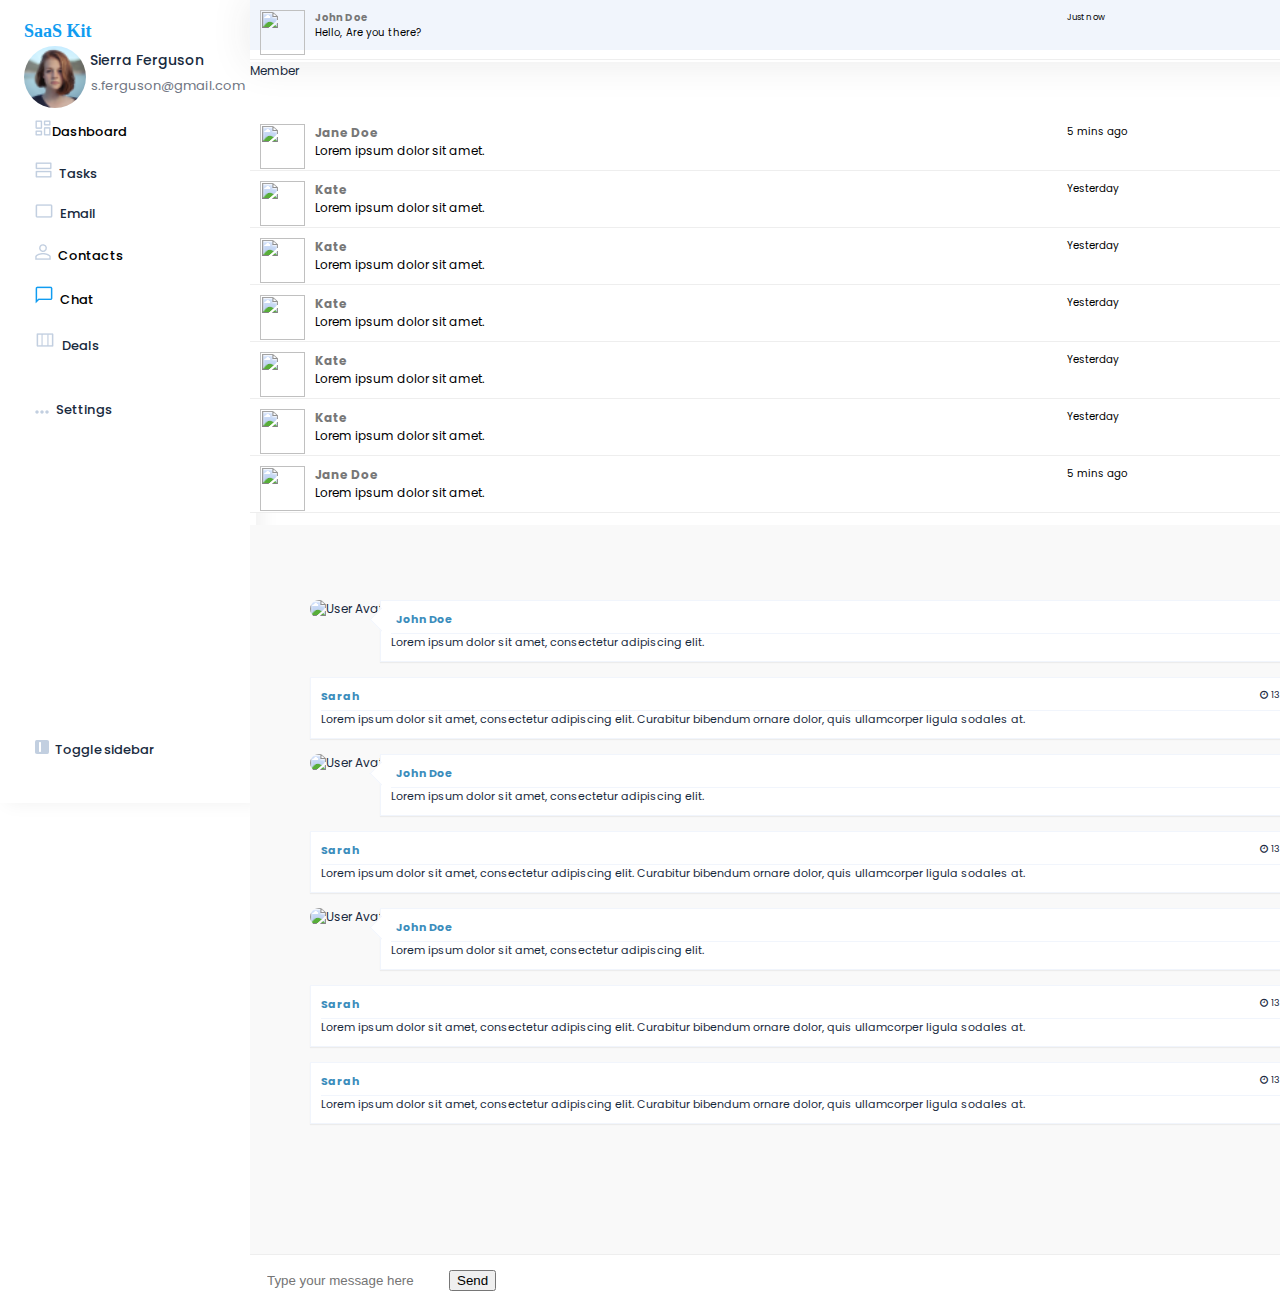
==== commit 79c089f9: "contact responsive ipad" ====
--- a/Chats.html
+++ b/Chats.html
@@ -13,7 +13,7 @@
         <div class="row">
           <div class="col-3 sidebar">
             <div class="row">
-                <h1 class="sass">SaaS Kit</h1>              
+                <h1 class="sass">SaaS <span class="sideList">Kit</span> </h1>              
             </div>
             <div class="row">
                 <nav class="menu" tabindex="0">
@@ -29,23 +29,23 @@
                 </div>
                 
                     <ul class="list">
-                        <li tabindex="0" class="icon-dashboard"><a href="index.html"><img src="img/Vector-dash.png" />
-                            Dashboard</a></li>
+                        <li tabindex="0" class="icon-dashboard"><a href="index.html" ><img src="img/Vector-dash.png" />
+                            <span class="sideList">Dashboard</span></a></li>
                             &nbsp;
                         <li tabindex="0" class="icon-tasks"><img src="img/Vector-task.png" />
-                            <span>&nbsp;&nbsp;&nbsp;&nbsp;&nbsp;Tasks</span></li>
+                            <span class="sideList">&nbsp;&nbsp;&nbsp;&nbsp;&nbsp;Tasks</span></li>
                             &nbsp;
                         <li tabindex="0" class="icon-users"><img src="img/Vector-email.png" />
-                            <span>&nbsp;&nbsp;&nbsp;&nbsp;&nbsp;Email</span></li>
+                            <span class="sideList">&nbsp;&nbsp;&nbsp;&nbsp;&nbsp;Email</span></li>
                         &nbsp;
                         <li tabindex="0" class="icon-settings"><a href="Contacts.html"><img src="img/Vector-contacts.png" />
-                            <span>&nbsp;&nbsp;&nbsp;&nbsp;&nbsp;Contacts</span></a></li>
+                            <span class="sideList">&nbsp;&nbsp;&nbsp;&nbsp;&nbsp;Contacts</span></a></li>
                             &nbsp;
                         <li tabindex="0" class="icon-settings"><a href="Chats.html"><img src="img/Vector-chat.png" />
-                            <span>&nbsp;&nbsp;&nbsp;&nbsp;&nbsp;Chat</span></a></li>
+                            <span class="sideList">&nbsp;&nbsp;&nbsp;&nbsp;&nbsp;Chat</span></a></li>
                         &nbsp;
                         <li tabindex="0" class="icon-settings"><img src="img/deals.png" />
-                            <span>&nbsp;&nbsp;&nbsp;&nbsp;&nbsp;Deals</span></li>
+                            <span class="sideList">&nbsp;&nbsp;&nbsp;&nbsp;&nbsp;Deals</span></li>
         
                       </ul>
                     
@@ -56,7 +56,7 @@
                     <div class="smartphone-menu-trigger"></div>
                  
                     <ul class="list list2">
-                    <li tabindex="0" class="icon-dashboard"><img src="img/Vector-settings.png" />
+                    <li tabindex="0" class="icon-dashboard sideList"><img src="img/Vector-settings.png" />
                         <span>&nbsp;&nbsp;&nbsp;&nbsp;&nbsp;Settings</span></li>
                         <li></li>&nbsp;&nbsp;&nbsp;&nbsp;&nbsp;
                         <li></li>&nbsp;&nbsp;&nbsp;&nbsp;&nbsp;
@@ -74,7 +74,7 @@
                         <li></li>&nbsp;&nbsp;&nbsp;&nbsp;&nbsp;
                         <li></li>&nbsp;&nbsp;&nbsp;&nbsp;&nbsp;
                         <li></li>&nbsp;&nbsp;&nbsp;&nbsp;&nbsp;
-                    <li tabindex="0" class="icon-settings"><img src="img/Subtract.png" /><span>&nbsp;&nbsp;&nbsp;&nbsp;&nbsp;Toggle sidebar</span></li>
+                    <li tabindex="0" class="icon-settings"><img src="img/Subtract.png" /><span class="sideList">&nbsp;&nbsp;&nbsp;&nbsp;&nbsp;Toggle sidebar</span></li>
     
                   </ul>
                 </nav>    
--- a/style/style.css
+++ b/style/style.css
@@ -622,20 +622,56 @@
   color: #334D6E;
 }
 
-/* When the screen is less than 600px wide, stack the links and the search field vertically instead of horizontally */
-@media screen and (max-width: 600px) {
-  .topnav a, .topnav input[type=text] {
-    float: none;
-    display: block;
-    text-align: left;
-    width: 100%;
-    margin: 0;
-    padding: 14px;
-  }
-  .topnav input[type=text] {
-    border: 1px solid #ccc;
-  }
-}
+.pie {
+  /* 60% */
+  position: absolute;
+  left: -335%;
+  right: 0%;
+  top: -418%;
+  bottom: 0%;
+  font-family: "Poppins";
+  font-style: normal;
+  font-weight: 500;
+  font-size: 53px;
+  line-height: 84px;
+  text-align: center;
+  /* green */
+  color: #2ED47A;
+}
+
+.active {
+  position: absolute;
+  left: 0%;
+  right: 0%;
+  top: 0%;
+  bottom: 0%;
+  font-family: "Poppins";
+  font-style: normal;
+  font-weight: 400;
+  font-size: 10px;
+  line-height: 15px;
+  letter-spacing: 0.01em;
+  /* black */
+  color: #192A3E;
+}
+
+.chartLine {
+  /* Closed deals */
+  position: absolute;
+  left: 8%;
+  right: 0%;
+  top: -11%;
+  bottom: 0%;
+  font-family: "Poppins";
+  font-style: normal;
+  font-weight: 400;
+  font-size: 10px;
+  line-height: 15px;
+  letter-spacing: 0.01em;
+  /* black */
+  color: #192A3E;
+}
+
 .topBar {
   /* top_bar_bg */
   height: 60px;
@@ -1004,7 +1040,6 @@
   right: 20.83%;
   top: 65.5%;
   bottom: 12.5%;
-  background: #C2CFE0;
 }
 
 .deleteContact {
@@ -1023,7 +1058,6 @@
   right: 12.49%;
   top: 65.5%;
   bottom: 12.5%;
-  background: #C2CFE0;
 }
 
 .orange {
@@ -1032,7 +1066,6 @@
   right: 12.49%;
   top: 65.5%;
   bottom: 12.5%;
-  background: #C2CFE0;
 }
 
 .green {
@@ -1041,7 +1074,6 @@
   right: 12.49%;
   top: 65.5%;
   bottom: 12.5%;
-  background: #C2CFE0;
 }
 
 .bluCircle {
@@ -1065,6 +1097,27 @@
   border: 2px solid #109CF1;
 }
 
+.greenChart {
+  box-sizing: border-box;
+  /* position: absolute;
+   */
+  width: 8px;
+  height: 8px;
+  left: 320px;
+  top: 196px;
+  margin-right: 5px;
+  /* green */
+}
+
+.ellipseLine {
+  position: absolute;
+  width: 8px;
+  height: 8px;
+  left: 21px;
+  top: -27px;
+  /* Accent blue */
+}
+
 .line {
   width: 430px;
   margin-top: 40px;
@@ -1077,6 +1130,54 @@
   max-width: 214%;
 }
 
+.pie-chart {
+  background: radial-gradient(circle closest-side, white 0, white 53.68%, transparent 53.68%, transparent 61%, white 0), conic-gradient(from 242deg, #4ea65d 0, #4ea65d 66.7%, #f28e2c 0, #f28e2c 88.9%, #e15759 0, #e15759 100%);
+  position: relative;
+  width: 446px;
+  height: 301px;
+  margin-top: 44px;
+  margin-left: -24px;
+}
+
+.pie-chart h2 {
+  position: absolute;
+  margin: 1rem;
+}
+
+.pie-chart cite {
+  position: absolute;
+  bottom: 0;
+  font-size: 80%;
+  padding: 1rem;
+  color: gray;
+}
+
+.pie-chart figcaption {
+  position: absolute;
+  bottom: 11em;
+  right: 3em;
+  font-size: smaller;
+  text-align: right;
+}
+
+.pie-chart span:after {
+  display: inline-block;
+  content: "";
+  width: 0.8em;
+  height: 0.8em;
+  margin-left: 0.4em;
+  height: 0.8em;
+  border-radius: 0.2em;
+  background: currentColor;
+}
+
+.chart-container {
+  width: 223%;
+  height: 83%;
+  margin: 90px 0px 0px -10px;
+  display: block;
+}
+
 a:link {
   color: rgb(0, 0, 0);
 }
@@ -1094,4 +1195,109 @@
 /* selected link */
 a:active {
   color: blue;
+}
+
+@media all and (min-width: 512px) and (max-width: 1024px) {
+  .topBar {
+    margin-left: 63px;
+  }
+  .sidebar {
+    /* side_nav_bg */
+    position: absolute;
+    width: 62px;
+  }
+  .circolare {
+    width: 34px;
+    left: 24.57%;
+  }
+  .sierra, .emailAvatar, .sideList {
+    /* Sierra Ferguson */
+    display: none;
+  }
+  .sass {
+    left: 5px;
+  }
+  .topnav a, .topnav input[type=text] {
+    float: none;
+    display: block;
+    text-align: left;
+    width: 60%;
+    margin: 0;
+    padding: 10px;
+  }
+  .topnav input[type=text] {
+    border: 1px solid #ccc;
+  }
+  .button {
+    margin: 55px 0px 0px 220px;
+    padding: 0px 10px;
+    background-color: #2ED47A;
+  }
+  .buttonEnded {
+    margin: 50px 0px 0px 220px;
+    padding: 0px 25px;
+    background-color: #F7685B;
+  }
+  .buttonContact {
+    margin: 20px 0px 0px 600px;
+  }
+  .email {
+    margin-left: 168px;
+  }
+  .level {
+    margin-left: 157px;
+  }
+  .quote {
+    margin-left: 125px;
+  }
+  .time {
+    margin-left: 122px;
+  }
+  .sign {
+    /* George Fields */
+    position: absolute;
+    left: 18%;
+  }
+  .orange {
+    position: absolute;
+    left: 45.83%;
+    right: 12.49%;
+    top: 65.5%;
+    bottom: 12.5%;
+  }
+  .green {
+    position: absolute;
+    left: 50.83%;
+    right: 12.49%;
+    top: 65.5%;
+    bottom: 12.5%;
+  }
+  .write {
+    position: absolute;
+    left: 55.83%;
+    right: 12.49%;
+    top: 65.5%;
+    bottom: 12.5%;
+  }
+  .delete {
+    position: absolute;
+    left: 60.83%;
+    right: 20.83%;
+    top: 65.5%;
+    bottom: 12.5%;
+  }
+  .recD1 {
+    position: absolute;
+    width: 445px;
+    height: 344px;
+    left: -235px;
+    top: 0px;
+    /* white */
+    background: #FFFFFF;
+    /* box shadow */
+    box-shadow: 0px 6px 18px rgba(0, 0, 0, 0.06);
+    border-radius: 4px;
+    margin-left: 680px;
+    margin-top: 80px;
+  }
 }/*# sourceMappingURL=style.css.map */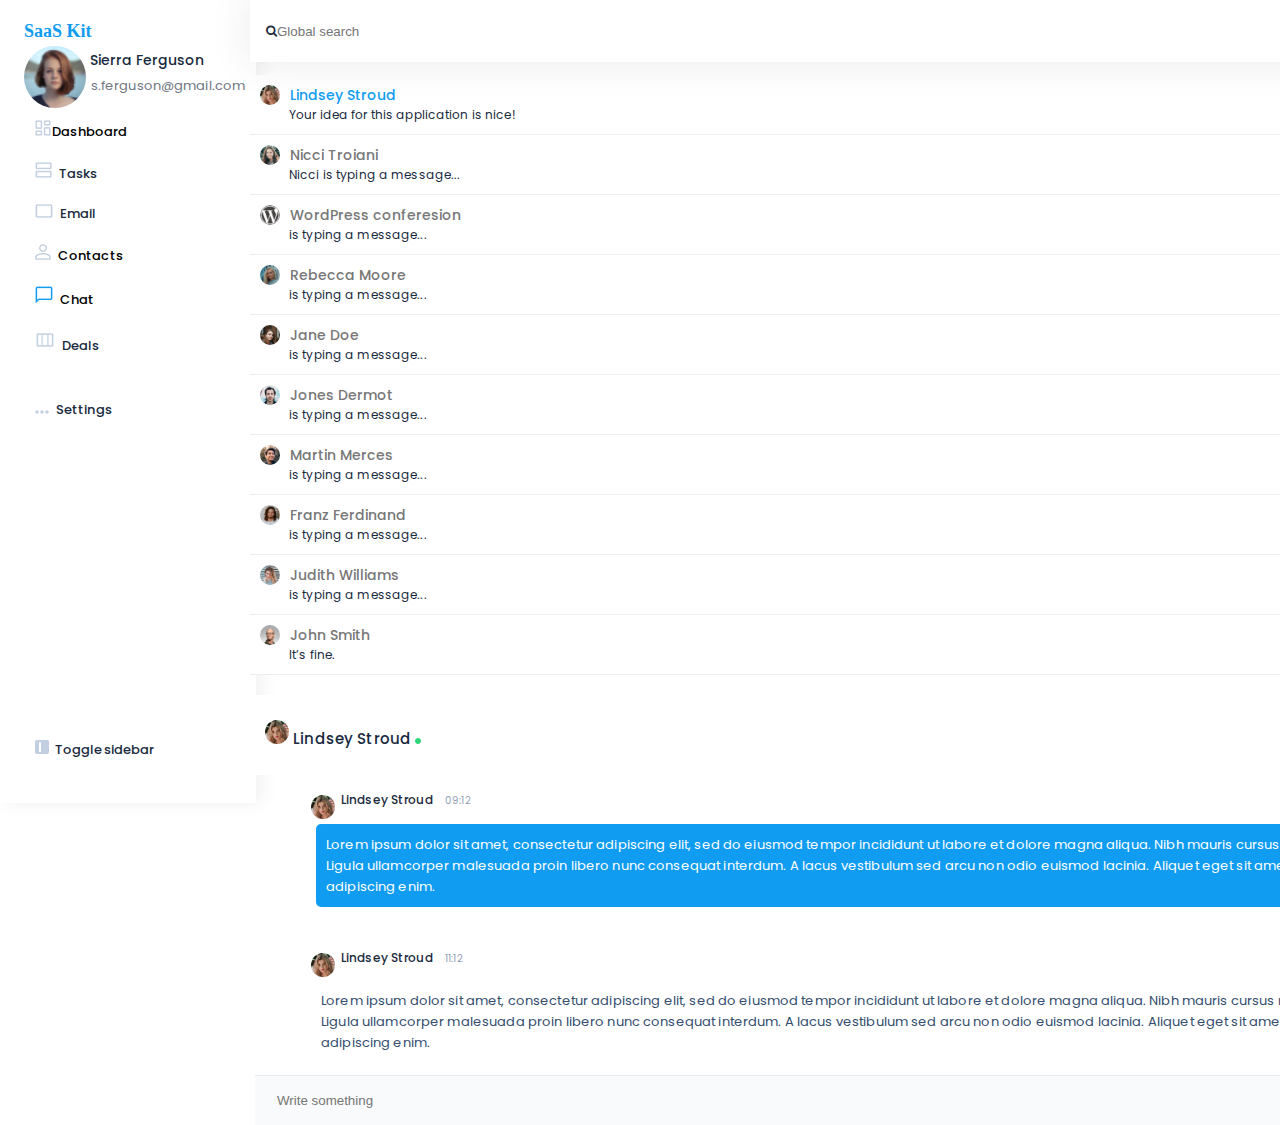
==== commit e2350fb5: "chat message" ====
--- a/Chats.html
+++ b/Chats.html
@@ -105,219 +105,246 @@
       <link href="https://maxcdn.bootstrapcdn.com/font-awesome/4.3.0/css/font-awesome.min.css" rel="stylesheet">
       <div class="container bootstrap snippets bootdey">
           <div class="row">
-              <div class="col-md-4 bg-white ">
-                  <div class=" row border-bottom padding-sm" style="height: 40px;">
-                      Member
-                  </div>
+              <div class="col-md-3 bg-white ">
+                  
                   
                   <!-- =============================================================== -->
                   <!-- member list -->
                   <ul class="friend-list">
-                      <li class="active bounceInDown">
-                          <a href="#" class="clearfix">
-                              <img src="https://bootdey.com/img/Content/user_1.jpg" alt="" class="img-circle">
-                              <div class="friend-name">	
-                                  <strong>John Doe</strong>
+                  
+                      <li>
+                          <a href="#" class="clearfix">
+                              <img src="img/lindsey.png" alt="" class="img-circle">
+                              <div class="friend-name">	<span style="color:#109CF1"> Lindsey Stroud</span>
+                                 
                               </div>
-                              <div class="last-message text-muted">Hello, Are you there?</div>
-                              <small class="time text-muted">Just now</small>
-                              <small class="chat-alert label label-danger">1</small>
+                              <div class="last-message text-muted">Your idea for this application is nice!</div>
+                              <small class="time text-muted">30 Dec 2018, 12:34</small>
+                          <small class="chat-alert text-muted">
+                            <img src="img/blueCircle.png" class="bluCircleChat" alt="">
+                            <p class="statusChat">1</p></small>
+                          </a>
+                      </li> 
+                      <li>
+                          <a href="#" class="clearfix">
+                            <img src="img/nicci.png" alt="" class="img-circle">
+                            <div class="friend-name"> Nicci Troiani
+                               
+                            </div>
+                            <div class="last-message text-muted">Nicci is typing a message...</div>
+                            <small class="time text-muted">30 Dec 2018, 12:34</small>
+                        <small class="chat-alert text-muted">
+                          <img src="img/blueCircle.png" class="bluCircleChat" alt="">
+                          <p class="statusChat">2</p></small>
+                          </a>
+                      </li>  
+                      <li>
+                          <a href="#" class="clearfix">
+                            <img src="img/Vector-W.png" alt="" class="img-circle">
+                            <div class="friend-name"> WordPress conferesion
+                               
+                            </div>
+                            <div class="last-message text-muted"> is typing a message...</div>
+                            <small class="time text-muted">30 Dec 2018, 12:34</small>
+                        <small class="chat-alert text-muted">
+                          <img src="img/sent+read.png" class="sendRead" alt="">
+                        </small>
+                          </a>
+                      </li>     
+                      <li>
+                          <a href="#" class="clearfix">
+                            <img src="img/rebecca.png" alt="" class="img-circle">
+                            <div class="friend-name"> Rebecca Moore
+                               
+                            </div>
+                            <div class="last-message text-muted"> is typing a message...</div>
+                            <small class="time text-muted">30 Dec 2018, 12:34</small>
+                        <small class="chat-alert text-muted">
+                            <img src="img/error.png" class="sendRead" alt="">
+                        </small>
+                          </a>
+                      </li>        
+                      <li>
+                          <a href="#" class="clearfix">
+                            <img src="img/jane.png" alt="" class="img-circle">
+                            <div class="friend-name"> Jane Doe
+                               
+                            </div>
+                            <div class="last-message text-muted"> is typing a message...</div>
+                            <small class="time text-muted">30 Dec 2018, 12:34</small>
+                        <small class="chat-alert text-muted">
+                            <img src="img/sent.png" class="sendRead" alt="">
+                        </small>
+                          </a>
+                      </li>          
+                      <li>
+                          <a href="#" class="clearfix">
+                            <img src="img/jones.png" alt="" class="img-circle">
+                            <div class="friend-name"> Jones Dermot
+                               
+                            </div>
+                            <div class="last-message text-muted"> is typing a message...</div>
+                            <small class="time text-muted">30 Dec 2018, 12:34</small>
+                        <small class="chat-alert text-muted">
+                        </small>
                           </a>
                       </li>
                       <li>
                           <a href="#" class="clearfix">
-                              <img src="https://bootdey.com/img/Content/user_2.jpg" alt="" class="img-circle">
-                              <div class="friend-name">	
-                                  <strong>Jane Doe</strong>
-                              </div>
-                              <div class="last-message text-muted">Lorem ipsum dolor sit amet.</div>
-                              <small class="time text-muted">5 mins ago</small>
-                          <small class="chat-alert text-muted"><i class="fa fa-check"></i></small>
+                            <img src="img/martin.png" alt="" class="img-circle">
+                            <div class="friend-name"> Martin Merces
+                               
+                            </div>
+                            <div class="last-message text-muted"> is typing a message...</div>
+                            <small class="time text-muted">30 Dec 2018, 12:34</small>
+                        <small class="chat-alert text-muted">
+                        </small>
                           </a>
                       </li> 
                       <li>
-                          <a href="#" class="clearfix">
-                              <img src="https://bootdey.com/img/Content/user_3.jpg" alt="" class="img-circle">
-                              <div class="friend-name">	
-                                  <strong>Kate</strong>
-                              </div>
-                              <div class="last-message text-muted">Lorem ipsum dolor sit amet.</div>
-                              <small class="time text-muted">Yesterday</small>
-                              <small class="chat-alert text-muted"><i class="fa fa-reply"></i></small>
-                          </a>
-                      </li>  
-                      <li>
-                          <a href="#" class="clearfix">
-                              <img src="https://bootdey.com/img/Content/user_1.jpg" alt="" class="img-circle">
-                              <div class="friend-name">	
-                                  <strong>Kate</strong>
-                              </div>
-                              <div class="last-message text-muted">Lorem ipsum dolor sit amet.</div>
-                              <small class="time text-muted">Yesterday</small>
-                              <small class="chat-alert text-muted"><i class="fa fa-reply"></i></small>
-                          </a>
-                      </li>     
-                      <li>
-                          <a href="#" class="clearfix">
-                              <img src="https://bootdey.com/img/Content/user_2.jpg" alt="" class="img-circle">
-                              <div class="friend-name">	
-                                  <strong>Kate</strong>
-                              </div>
-                              <div class="last-message text-muted">Lorem ipsum dolor sit amet.</div>
-                              <small class="time text-muted">Yesterday</small>
-                              <small class="chat-alert text-muted"><i class="fa fa-reply"></i></small>
-                          </a>
-                      </li>        
-                      <li>
-                          <a href="#" class="clearfix">
-                              <img src="https://bootdey.com/img/Content/user_6.jpg" alt="" class="img-circle">
-                              <div class="friend-name">	
-                                  <strong>Kate</strong>
-                              </div>
-                              <div class="last-message text-muted">Lorem ipsum dolor sit amet.</div>
-                              <small class="time text-muted">Yesterday</small>
-                              <small class="chat-alert text-muted"><i class="fa fa-reply"></i></small>
-                          </a>
-                      </li>          
-                      <li>
-                          <a href="#" class="clearfix">
-                              <img src="https://bootdey.com/img/Content/user_5.jpg" alt="" class="img-circle">
-                              <div class="friend-name">	
-                                  <strong>Kate</strong>
-                              </div>
-                              <div class="last-message text-muted">Lorem ipsum dolor sit amet.</div>
-                              <small class="time text-muted">Yesterday</small>
-                              <small class="chat-alert text-muted"><i class="fa fa-reply"></i></small>
-                          </a>
-                      </li>
-                      <li>
-                          <a href="#" class="clearfix">
-                              <img src="https://bootdey.com/img/Content/user_2.jpg" alt="" class="img-circle">
-                              <div class="friend-name">	
-                                  <strong>Jane Doe</strong>
-                              </div>
-                              <div class="last-message text-muted">Lorem ipsum dolor sit amet.</div>
-                              <small class="time text-muted">5 mins ago</small>
-                          <small class="chat-alert text-muted"><i class="fa fa-check"></i></small>
-                          </a>
-                      </li>                 
+                        <a href="#" class="clearfix">
+                          <img src="img/franz.png" alt="" class="img-circle">
+                          <div class="friend-name"> Franz Ferdinand
+                             
+                          </div>
+                          <div class="last-message text-muted"> is typing a message...</div>
+                          <small class="time text-muted">30 Dec 2018, 12:34</small>
+                      <small class="chat-alert text-muted">
+                        </small>
+                        </a>
+                    </li> 
+                    <li>
+                        <a href="#" class="clearfix">
+                          <img src="img/judith.png" alt="" class="img-circle">
+                          <div class="friend-name"> Judith Williams
+                             
+                          </div>
+                          <div class="last-message text-muted"> is typing a message...</div>
+                          <small class="time text-muted">30 Dec 2018, 12:34</small>
+                      <small class="chat-alert text-muted">
+                    </small>
+                        </a>
+                    </li>
+                    <li>
+                        <a href="#" class="clearfix">
+                          <img src="img/john.png" alt="" class="img-circle">
+                          <div class="friend-name"> John Smith
+                             
+                          </div>
+                          <div class="last-message text-muted">It’s fine.</div>
+                          <small class="time text-muted">30 Dec 2018, 12:34</small>
+                      <small class="chat-alert text-muted">
+                    </small>
+                        </a>
+                    </li>                
                   </ul>
               </div>
               
               <!--=========================================================-->
-              <!-- selected chat -->
-              <div class="col-md-8 bg-white ">
-                  <div class="chat-message">
-                      <ul class="chat">
-                          <li class="left clearfix">
-                              <span class="chat-img pull-left">
-                                  <img src="https://bootdey.com/img/Content/user_3.jpg" alt="User Avatar">
-                              </span>
-                              <div class="chat-body clearfix">
-                                  <div class="header">
-                                      <strong class="primary-font">John Doe</strong>
-                                      <small class="pull-right text-muted"><i class="fa fa-clock-o"></i> 12 mins ago</small>
-                                  </div>
-                                  <p>
-                                      Lorem ipsum dolor sit amet, consectetur adipiscing elit.
-                                  </p>
-                              </div>
-                          </li>
-                          <li class="right clearfix">
-                              <span class="chat-img pull-right">
-                                  <img src="https://bootdey.com/img/Content/user_1.jpg" alt="User Avatar">
-                              </span>
-                              <div class="chat-body clearfix">
-                                  <div class="header">
-                                      <strong class="primary-font">Sarah</strong>
-                                      <small class="pull-right text-muted"><i class="fa fa-clock-o"></i> 13 mins ago</small>
-                                  </div>
-                                  <p>
-                                      Lorem ipsum dolor sit amet, consectetur adipiscing elit. Curabitur bibendum ornare dolor, quis ullamcorper ligula sodales at. 
-                                  </p>
-                              </div>
-                          </li>
-                          <li class="left clearfix">
-                              <span class="chat-img pull-left">
-                                  <img src="https://bootdey.com/img/Content/user_3.jpg" alt="User Avatar">
-                              </span>
-                              <div class="chat-body clearfix">
-                                  <div class="header">
-                                      <strong class="primary-font">John Doe</strong>
-                                      <small class="pull-right text-muted"><i class="fa fa-clock-o"></i> 12 mins ago</small>
-                                  </div>
-                                  <p>
-                                      Lorem ipsum dolor sit amet, consectetur adipiscing elit.
-                                  </p>
-                              </div>
-                          </li>
-                          <li class="right clearfix">
-                              <span class="chat-img pull-right">
-                                  <img src="https://bootdey.com/img/Content/user_1.jpg" alt="User Avatar">
-                              </span>
-                              <div class="chat-body clearfix">
-                                  <div class="header">
-                                      <strong class="primary-font">Sarah</strong>
-                                      <small class="pull-right text-muted"><i class="fa fa-clock-o"></i> 13 mins ago</small>
-                                  </div>
-                                  <p>
-                                      Lorem ipsum dolor sit amet, consectetur adipiscing elit. Curabitur bibendum ornare dolor, quis ullamcorper ligula sodales at. 
-                                  </p>
-                              </div>
-                          </li>                    
-                          <li class="left clearfix">
-                              <span class="chat-img pull-left">
-                                  <img src="https://bootdey.com/img/Content/user_3.jpg" alt="User Avatar">
-                              </span>
-                              <div class="chat-body clearfix">
-                                  <div class="header">
-                                      <strong class="primary-font">John Doe</strong>
-                                      <small class="pull-right text-muted"><i class="fa fa-clock-o"></i> 12 mins ago</small>
-                                  </div>
-                                  <p>
-                                      Lorem ipsum dolor sit amet, consectetur adipiscing elit.
-                                  </p>
-                              </div>
-                          </li>
-                          <li class="right clearfix">
-                              <span class="chat-img pull-right">
-                                  <img src="https://bootdey.com/img/Content/user_1.jpg" alt="User Avatar">
-                              </span>
-                              <div class="chat-body clearfix">
-                                  <div class="header">
-                                      <strong class="primary-font">Sarah</strong>
-                                      <small class="pull-right text-muted"><i class="fa fa-clock-o"></i> 13 mins ago</small>
-                                  </div>
-                                  <p>
-                                      Lorem ipsum dolor sit amet, consectetur adipiscing elit. Curabitur bibendum ornare dolor, quis ullamcorper ligula sodales at. 
-                                  </p>
-                              </div>
-                          </li>
-                          <li class="right clearfix">
-                              <span class="chat-img pull-right">
-                                  <img src="https://bootdey.com/img/Content/user_1.jpg" alt="User Avatar">
-                              </span>
-                              <div class="chat-body clearfix">
-                                  <div class="header">
-                                      <strong class="primary-font">Sarah</strong>
-                                      <small class="pull-right text-muted"><i class="fa fa-clock-o"></i> 13 mins ago</small>
-                                  </div>
-                                  <p>
-                                      Lorem ipsum dolor sit amet, consectetur adipiscing elit. Curabitur bibendum ornare dolor, quis ullamcorper ligula sodales at. 
-                                  </p>
-                              </div>
-                          </li>                    
-                      </ul>
+              <div class="col-sm-8 message_section">
+                <div class="row">
+                    
+                <div class="new_message_head">
+                    
+                <div class="pull-left"><p class="nameChatArea"> 
+                    <img src="img/lindsey.png" alt="" class="img-circle">
+
+                    Lindsey Stroud                     
+                    <img src="img/greenChat.png" class="greenChat" alt="">
+                </p>
+
+                </div>
+
+                <div class="pull-right"><div class="dropdown">
+                    <img src="img/settingChat.png" alt="" class="img-circle">
+
+         </button>
+         
+       </div></div>
+                </div><!--new_message_head-->
+                
+                <div class="chat_area">
+                <ul class="list-unstyled">
+                    <div class="d-flex flex-row">
+                        <div class="cardChat w-75">
+                            <div class="card-body">
+                                <img src="img/lindsey.png" alt="" class="img-circle imgCircleMess">
+                                <div class="nameMessage">Lindsey Stroud
+                                    &nbsp;
+                                    &nbsp;
+    
+                                    <div class="timeMessChat">09:12</div>
+    
+                                </div>
+    
+                                <div class="chat-body1 clearfix chatMessage">
+                                    <p>Lorem ipsum dolor sit amet, consectetur adipiscing elit, sed do eiusmod tempor incididunt 
+                                     ut labore et dolore magna aliqua. Nibh mauris cursus mattis molestie. Ligula ullamcorper malesuada 
+                                     proin libero nunc consequat interdum. A lacus vestibulum sed arcu non odio euismod lacinia. Aliquet 
+                                     eget sit amet tellus cras adipiscing enim.</p>
+                                 </div>                        
+                            </div>
+                          </div>
+                      </div>
+                      <div class="d-flex flex-row-reverse">
+                        <div class="cardChat w-75">
+                            <div class="card-body">
+                                <img src="img/lindsey.png" alt="" class="img-circle imgCircleMess">
+                                <div class="nameMessage">Lindsey Stroud
+                                    &nbsp;
+                                    &nbsp;
+    
+                                    <div class="timeMessChat">11:12</div>
+    
+                                </div>
+    
+                                <div class="chat-body2 clearfix chatMessage">
+                                    <p>Lorem ipsum dolor sit amet, consectetur adipiscing elit, sed do eiusmod tempor incididunt 
+                                     ut labore et dolore magna aliqua. Nibh mauris cursus mattis molestie. Ligula ullamcorper malesuada 
+                                     proin libero nunc consequat interdum. A lacus vestibulum sed arcu non odio euismod lacinia. Aliquet 
+                                     eget sit amet tellus cras adipiscing enim.</p>
+                                 </div>                         
+                            </div>
+                          </div>
+                      </div>
+                
+
+                      <div class="d-flex flex-row">
+                        <div class="cardChat w-75">
+                            <div class="card-body">
+                                <img src="img/lindsey.png" alt="" class="img-circle imgCircleMess">
+                                <div class="nameMessage">Lindsey Stroud
+                                    &nbsp;
+                                    &nbsp;
+    
+                                    <div class="timeMessChat">12:12</div>
+    
+                                </div>
+    
+                                <div class="chat-body1 clearfix chatMessage">
+                                    <p>Lorem ipsum dolor sit amet, consectetur adipiscing elit, sed do eiusmod tempor incididunt 
+                                     ut labore et dolore magna aliqua. Nibh mauris cursus mattis molestie. Ligula ullamcorper malesuada 
+                                     proin libero nunc consequat interdum. A lacus vestibulum sed arcu non odio euismod lacinia. Aliquet 
+                                     eget sit amet tellus cras adipiscing enim.</p>
+                                 </div>                           
+                            </div>
+                          </div>
+                      </div>
+ </ul>
+                </div><!--chat_area-->
+                <div class="publisher bt-1 border-light">
+                    <input class="publisher-input" type="text" placeholder="Write something">
+                    <span class="publisher-btn file-group">
+                      <input type="file">
+                    </span>
+                    <a class="publisher-btn" href="#" data-abc="true"><img src="img/plus.png" alt=""></a>
+                    <a class="publisher-btn text-info" href="#" data-abc="true"><img src="img/smile.png" alt=""></a>
                   </div>
-                  <div class="chat-box bg-white">
-                      <div class="input-group">
-                          <input class="form-control border no-shadow no-rounded" placeholder="Type your message here">
-                          <span class="input-group-btn">
-                              <button class="btn btn-success no-rounded" type="button">Send</button>
-                          </span>
-                      </div><!-- /input-group -->	
-                  </div>            
-              </div>        
+                </div>
+                </div> <!--message_section-->
+             </div>
+          </div>
+       </div>       
           </div>
       </div>
 </body>
--- a/style/style.css
+++ b/style/style.css
@@ -5,6 +5,20 @@
   position: absolute;
   width: 256px;
   height: 803px;
+  left: 0px;
+  top: 0px;
+  bottom: 0px;
+  /* white */
+  background: #FFFFFF;
+  /* sidebar shadow */
+  box-shadow: 6px 0px 18px rgba(0, 0, 0, 0.06);
+}
+
+.sidebarChat {
+  /* side_nav_bg */
+  position: absolute;
+  width: 256px;
+  height: 503px;
   left: 0px;
   top: 0px;
   bottom: 0px;
@@ -672,6 +686,163 @@
   color: #192A3E;
 }
 
+.nameChat {
+  position: absolute;
+  left: 16%;
+  right: 0%;
+  top: 0%;
+  bottom: 4.55%;
+  font-family: "Poppins";
+  font-style: normal;
+  font-weight: 500;
+  font-size: 14px;
+  line-height: 21px;
+  /* identical to box height */
+  /* Accent blue */
+  color: #109CF1;
+}
+
+.friend-name {
+  left: 0%;
+  right: 0%;
+  top: 0%;
+  bottom: 4.55%;
+  font-family: "Poppins";
+  font-style: normal;
+  font-weight: 500;
+  font-size: 14px;
+  line-height: 21px;
+  /* identical to box height */
+  /* Accent blue */
+  color: #109CF1;
+}
+
+.last-message {
+  left: 0%;
+  right: 0%;
+  top: 0%;
+  bottom: 0%;
+  font-family: "Poppins";
+  font-style: normal;
+  font-weight: 400;
+  font-size: 12px;
+  line-height: 18px;
+  /* identical to box height */
+  letter-spacing: 0.01em;
+  /* black */
+  color: #192A3E;
+  margin-left: 29px;
+}
+
+.time {
+  position: absolute;
+  left: 0%;
+  right: 0%;
+  top: 0%;
+  bottom: 0%;
+  font-family: "Poppins";
+  font-style: normal;
+  font-weight: 400;
+  font-size: 10px;
+  line-height: 15px;
+  text-align: right;
+  letter-spacing: 0.01em;
+  /* gray */
+  color: #90A0B7;
+}
+
+.statusChat {
+  position: absolute;
+  left: 28%;
+  right: 0%;
+  top: 200%;
+  bottom: 0%;
+  font-family: "Poppins";
+  font-style: normal;
+  font-weight: 700;
+  font-size: 9px;
+  line-height: 14px;
+  display: flex;
+  align-items: center;
+  text-align: center;
+  letter-spacing: 0.01em;
+  /* white */
+  color: #FFFFFF;
+}
+
+.nameChatArea {
+  /*     position: absolute;
+   */
+  left: 0%;
+  right: 0%;
+  top: 0%;
+  bottom: 4.17%;
+  font-family: "Poppins";
+  font-style: normal;
+  font-weight: 500;
+  font-size: 15px;
+  line-height: 22px;
+  /* identical to box height */
+  letter-spacing: 0.01em;
+  /* black */
+  color: #192A3E;
+}
+
+.nameMessage {
+  /*     position: absolute;
+   */
+  left: 10%;
+  right: 0%;
+  top: -74%;
+  bottom: 0%;
+  margin: -33px 0px 0px 30px;
+  font-family: "Poppins";
+  font-style: normal;
+  font-weight: 500;
+  font-size: 12px;
+  line-height: 18px;
+  display: flex;
+  align-items: center;
+  letter-spacing: 0.01em;
+  /* black */
+  color: #192A3E;
+}
+
+.timeMessChat {
+  /*     position: absolute;
+   */
+  left: 0%;
+  right: 0%;
+  top: 0%;
+  bottom: 0%;
+  font-family: "Poppins";
+  font-style: normal;
+  font-weight: 400;
+  font-size: 10px;
+  line-height: 15px;
+  text-align: right;
+  letter-spacing: 0.01em;
+  /* gray */
+  color: #90A0B7;
+}
+
+.chatMessage {
+  /*     position: absolute;
+   */
+  left: 0%;
+  right: 0%;
+  top: 0%;
+  bottom: -33.33%;
+  font-family: "Poppins";
+  font-style: normal;
+  font-weight: 400;
+  font-size: 13px;
+  line-height: 21px;
+  letter-spacing: 0.01em;
+  /* dark_blue */
+  color: #334D6E;
+}
+
 .topBar {
   /* top_bar_bg */
   height: 60px;
@@ -788,6 +959,22 @@
   border-radius: 90%;
   margin-top: 0px;
   position: absolute;
+}
+
+.friend-list li a img {
+  float: left;
+  width: 20px;
+  height: 20px;
+  margin-right: 10px;
+  border-radius: 90%;
+}
+
+.img-circle {
+  border-radius: 90%;
+}
+
+.imgCircleMess {
+  margin-top: -30px;
 }
 
 .bell {
@@ -1076,14 +1263,23 @@
   bottom: 12.5%;
 }
 
+.search .fa-search {
+  position: absolute;
+  top: 25px;
+  left: 16px;
+}
+
 .bluCircle {
-  position: absolute;
+  /* position: absolute;
   width: 24px;
   height: 24px;
-  left: calc(50% - 12px - 371.5px);
+  left: calc(50% - 24px/2 - 371.5px);
   top: 170px;
-  /* Accent blue */
-  background: #109CF1;
+  background: #109CF1; */
+  width: 25px;
+  height: 25px;
+  margin-left: 0px;
+  max-width: 200%;
 }
 
 .ellipseBlue {
@@ -1118,6 +1314,43 @@
   /* Accent blue */
 }
 
+.bluCircleChat {
+  position: absolute;
+  width: 10px;
+  height: 10px;
+  margin-left: 0px;
+  max-width: 200%;
+  left: -50%;
+  right: 0%;
+  top: 20%;
+  bottom: 0%;
+  background: #109CF1;
+  border-radius: 4px;
+}
+
+.sendRead {
+  position: absolute;
+  width: 16px;
+  height: 16px;
+  right: -15px;
+  top: 4px;
+  max-width: 200%;
+}
+
+.grey {
+  background: #C2CFE0;
+}
+
+.greeChat {
+  position: absolute;
+  width: 6px;
+  height: 6px;
+  left: 182px;
+  top: 25px;
+  /* green */
+  background: #2ED47A;
+}
+
 .line {
   width: 430px;
   margin-top: 40px;
@@ -1216,6 +1449,12 @@
   }
   .sass {
     left: 5px;
+  }
+  .blueCircle {
+    width: 25px;
+    height: 25px;
+    margin-left: -4px;
+    max-width: 200%;
   }
   .topnav a, .topnav input[type=text] {
     float: none;
@@ -1300,4 +1539,362 @@
     margin-left: 680px;
     margin-top: 80px;
   }
+  .chat_area li .chat-img1 img {
+    position: absolute;
+    width: 20px;
+    height: 20px;
+    left: 270.33px;
+    top: 115px;
+    background: url(image);
+  }
+  .imgCircleMess {
+    margin-top: -11px;
+    margin-left: -13px;
+  }
+  .chat_area .chat-body1 {
+    margin-left: -11px;
+    margin-top: 3px;
+  }
+}
+#custom-search-input {
+  background: #e8e6e7 none repeat scroll 0 0;
+  margin: 0;
+  padding: 10px;
+}
+
+#custom-search-input .search-query {
+  background: #fff none repeat scroll 0 0 !important;
+  border-radius: 4px;
+  height: 33px;
+  margin-bottom: 0;
+  padding-left: 7px;
+  padding-right: 7px;
+}
+
+#custom-search-input button {
+  background: rgba(0, 0, 0, 0) none repeat scroll 0 0;
+  border: 0 none;
+  border-radius: 3px;
+  color: #666666;
+  left: auto;
+  margin-bottom: 0;
+  margin-top: 7px;
+  padding: 2px 5px;
+  position: absolute;
+  right: 0;
+  z-index: 9999;
+}
+
+.search-query:focus + button {
+  z-index: 3;
+}
+
+.all_conversation button {
+  background: #f5f3f3 none repeat scroll 0 0;
+  border: 1px solid #dddddd;
+  height: 38px;
+  text-align: left;
+  width: 100%;
+}
+
+.all_conversation i {
+  background: #e9e7e8 none repeat scroll 0 0;
+  border-radius: 100px;
+  color: #636363;
+  font-size: 17px;
+  height: 30px;
+  line-height: 30px;
+  text-align: center;
+  width: 30px;
+}
+
+.all_conversation .caret {
+  bottom: 0;
+  margin: auto;
+  position: absolute;
+  right: 15px;
+  top: 0;
+}
+
+.all_conversation .dropdown-menu {
+  background: #f5f3f3 none repeat scroll 0 0;
+  border-radius: 0;
+  margin-top: 0;
+  padding: 0;
+  width: 100%;
+}
+
+.all_conversation ul li {
+  border-bottom: 1px solid #dddddd;
+  line-height: normal;
+  width: 100%;
+}
+
+.all_conversation ul li a:hover {
+  background: #dddddd none repeat scroll 0 0;
+  color: #333;
+}
+
+.all_conversation ul li a {
+  color: #333;
+  line-height: 30px;
+  padding: 3px 20px;
+}
+
+.member_list .chat-body {
+  margin-left: 47px;
+  margin-top: 0;
+}
+
+.top_nav {
+  overflow: visible;
+}
+
+.member_list .contact_sec {
+  margin-top: 3px;
+}
+
+.member_list li {
+  padding: 6px;
+}
+
+.member_list ul {
+  border: 1px solid #dddddd;
+}
+
+.chat-img img {
+  height: 34px;
+  width: 34px;
+}
+
+.member_list li {
+  border-bottom: 1px solid #dddddd;
+  padding: 6px;
+}
+
+.member_list li:last-child {
+  border-bottom: none;
+}
+
+.member_list {
+  height: 380px;
+  overflow-x: hidden;
+  overflow-y: auto;
+}
+
+.sub_menu_ {
+  background: #e8e6e7 none repeat scroll 0 0;
+  left: 100%;
+  max-width: 233px;
+  position: absolute;
+  width: 100%;
+}
+
+.sub_menu_ {
+  background: #fcf9f9 none repeat scroll 0 0;
+  border: 1px solid rgba(0, 0, 0, 0.15);
+  display: none;
+  left: 100%;
+  margin-left: 0;
+  max-width: 233px;
+  position: absolute;
+  top: 0;
+  width: 100%;
+}
+
+.all_conversation ul li:hover .sub_menu_ {
+  display: block;
+}
+
+.new_message_head button {
+  background: rgba(0, 0, 0, 0) none repeat scroll 0 0;
+  border: medium none;
+}
+
+.new_message_head {
+  background: #ffffff none repeat scroll 0 0;
+  float: left;
+  font-size: 13px;
+  font-weight: 600;
+  padding: 10px 10px;
+  width: 100%;
+}
+
+.message_section {
+  border: 1px solid #dddddd;
+}
+
+.chat_area {
+  float: left;
+  height: 300px;
+  overflow-x: hidden;
+  overflow-y: auto;
+  width: 100%;
+}
+
+.chat_area li {
+  padding: 14px 14px 0;
+}
+
+.chat_area li .chat-img1 img {
+  position: absolute;
+  width: 20px;
+  height: 20px;
+  left: 406.33px;
+  top: 115px;
+  background: url(image);
+}
+
+.chat_area .chat-body1 {
+  margin-left: 5px;
+  margin-top: 9px;
+}
+
+.chat-body1 p {
+  background: #109CF1 none repeat scroll 0 0;
+  padding: 10px;
+  border-radius: 5px;
+  color: #ffffff;
+  margin-top: 20px;
+}
+
+.chat-body2 p {
+  background: #FFFFFF none repeat scroll 0 0;
+  padding: 10px;
+  border-radius: 5px;
+  color: #334D6E;
+}
+
+.chat_area .admin_chat .chat-body1 {
+  margin-left: 0;
+  margin-right: 50px;
+}
+
+.chat_area li:last-child {
+  padding-bottom: 10px;
+}
+
+.message_write {
+  background: #f5f3f3 none repeat scroll 0 0;
+  float: left;
+  padding: 15px;
+  width: 100%;
+}
+
+.message_write textarea.form-control {
+  height: 70px;
+  padding: 10px;
+}
+
+.chat_bottom {
+  float: left;
+  margin-top: 13px;
+  width: 100%;
+}
+
+.upload_btn {
+  color: #777777;
+}
+
+.sub_menu_ > li a, .sub_menu_ > li {
+  float: left;
+  width: 100%;
+}
+
+.member_list li:hover {
+  background: #428bca none repeat scroll 0 0;
+  color: #fff;
+  cursor: pointer;
+}
+
+.cardChat {
+  border: none;
+  margin-top: -13px;
+  margin-bottom: -20px;
+}
+
+.friend-list {
+  margin-top: 13px;
+}
+
+.message_section {
+  border: 0px solid #dddddd;
+  margin: 20px 0px 0px 5px;
+}
+
+.chat_area .chat-body1 {
+  margin-left: 5px;
+  margin-top: -5px;
+}
+
+.border-light {
+  border-color: #f1f2f3 !important;
+}
+
+.bt-1 {
+  border-top: 1px solid #ebebeb !important;
+}
+
+.publisher {
+  position: relative;
+  display: flex;
+  align-items: center;
+  padding: 12px 20px;
+  background-color: #f9fafb;
+}
+
+.publisher > *:first-child {
+  margin-left: 0;
+}
+
+.publisher > * {
+  margin: 0 8px;
+}
+
+.publisher-input {
+  flex-grow: 1;
+  border: none;
+  outline: none !important;
+  background-color: transparent;
+}
+
+button, input, optgroup, select, textarea {
+  font-family: Roboto, sans-serif;
+  font-weight: 300;
+}
+
+.publisher-btn {
+  background-color: transparent;
+  border: none;
+  color: #8b95a5;
+  font-size: 16px;
+  cursor: pointer;
+  overflow: -moz-hidden-unscrollable;
+  transition: 0.2s linear;
+}
+
+.file-group {
+  position: relative;
+  overflow: hidden;
+}
+
+.publisher-btn {
+  background-color: transparent;
+  border: none;
+  color: #cac7c7;
+  font-size: 16px;
+  cursor: pointer;
+  overflow: -moz-hidden-unscrollable;
+  transition: 0.2s linear;
+}
+
+.file-group input[type=file] {
+  position: absolute;
+  opacity: 0;
+  z-index: -1;
+  width: 20px;
+}
+
+.text-info {
+  color: #48b0f7 !important;
 }/*# sourceMappingURL=style.css.map */